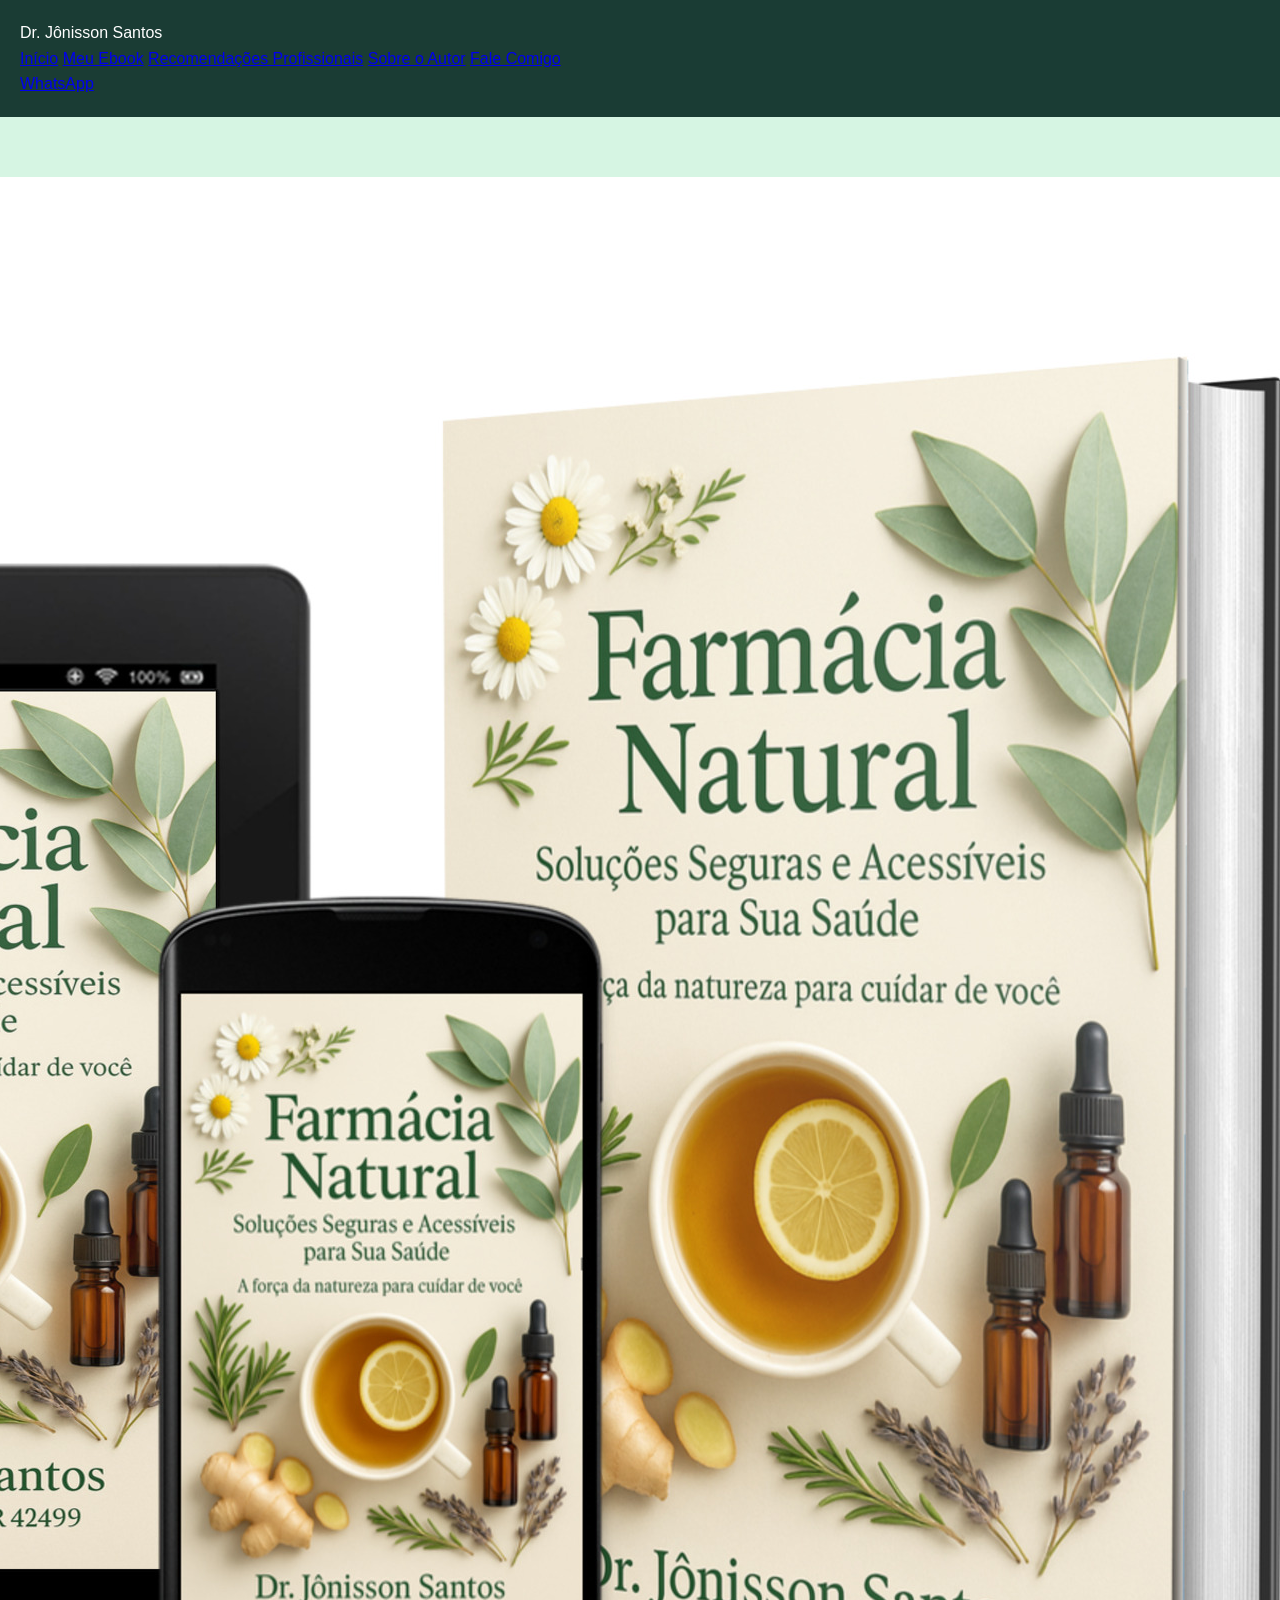
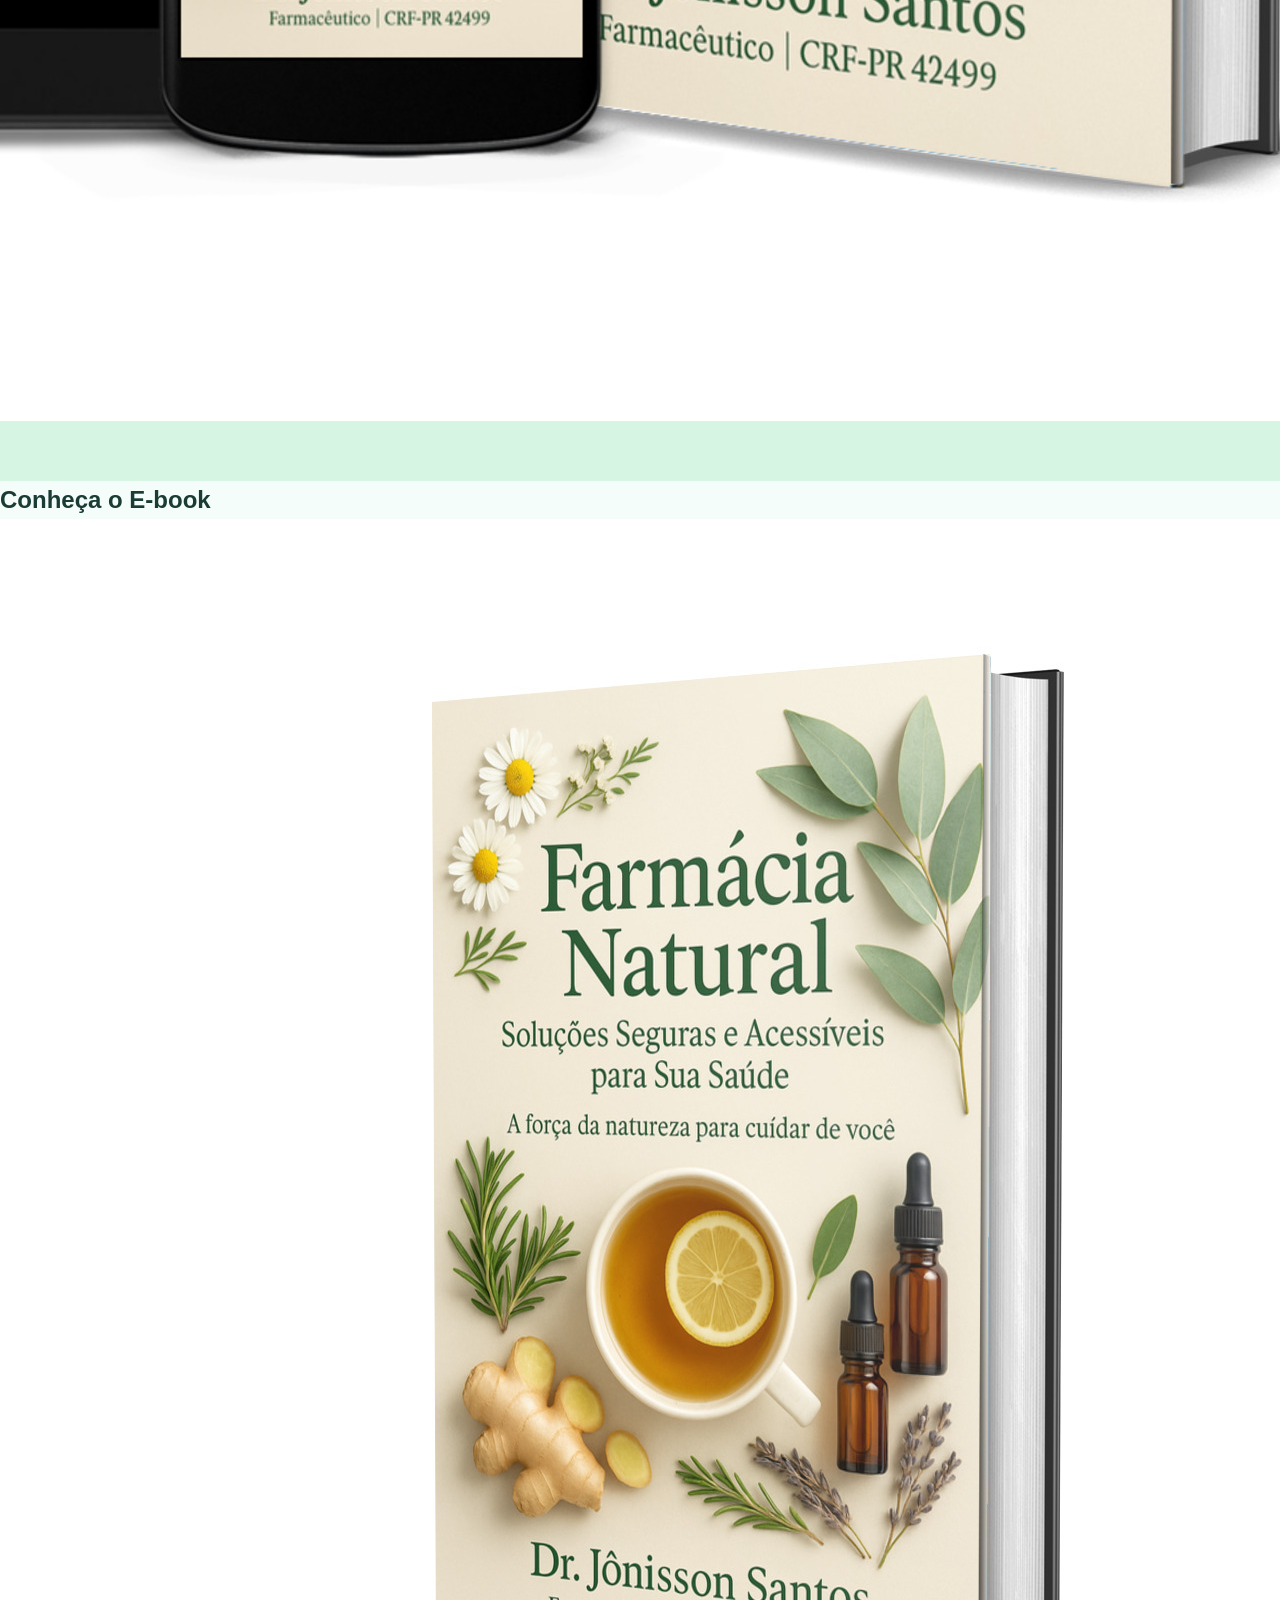
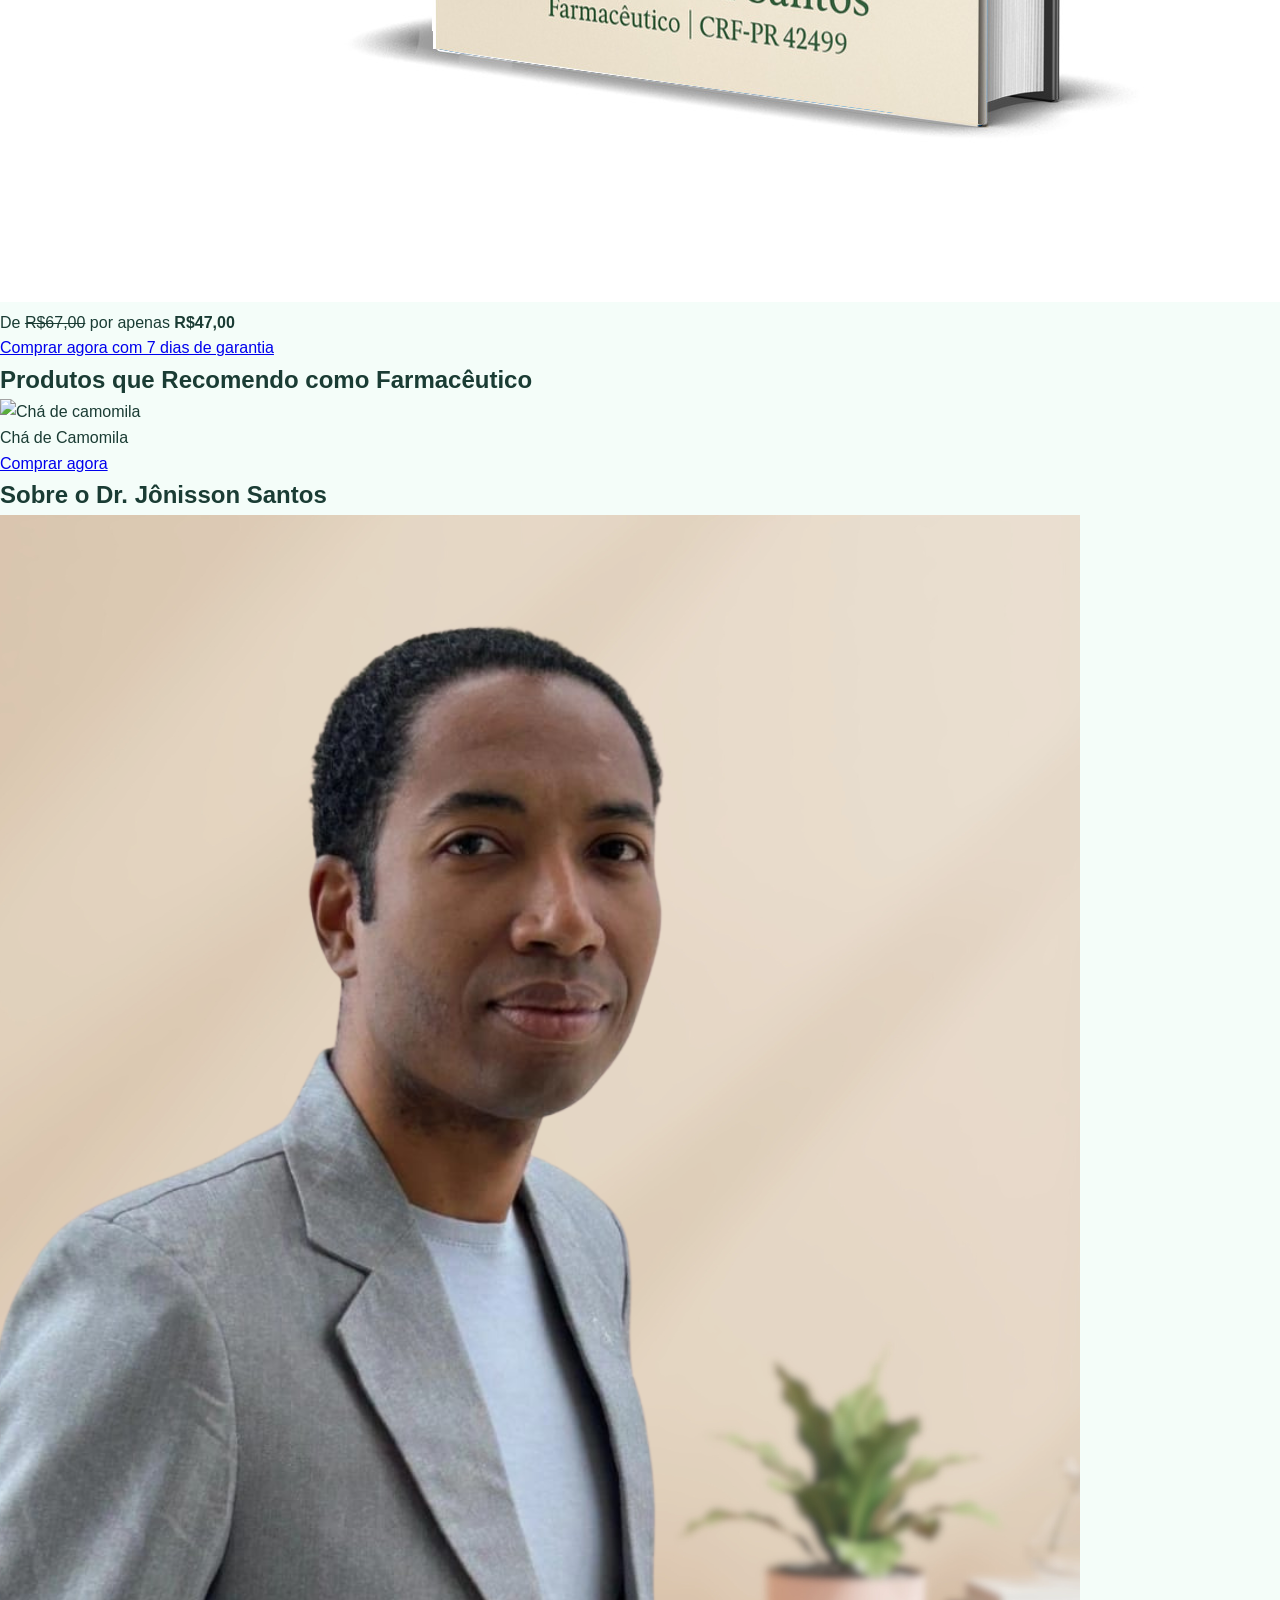
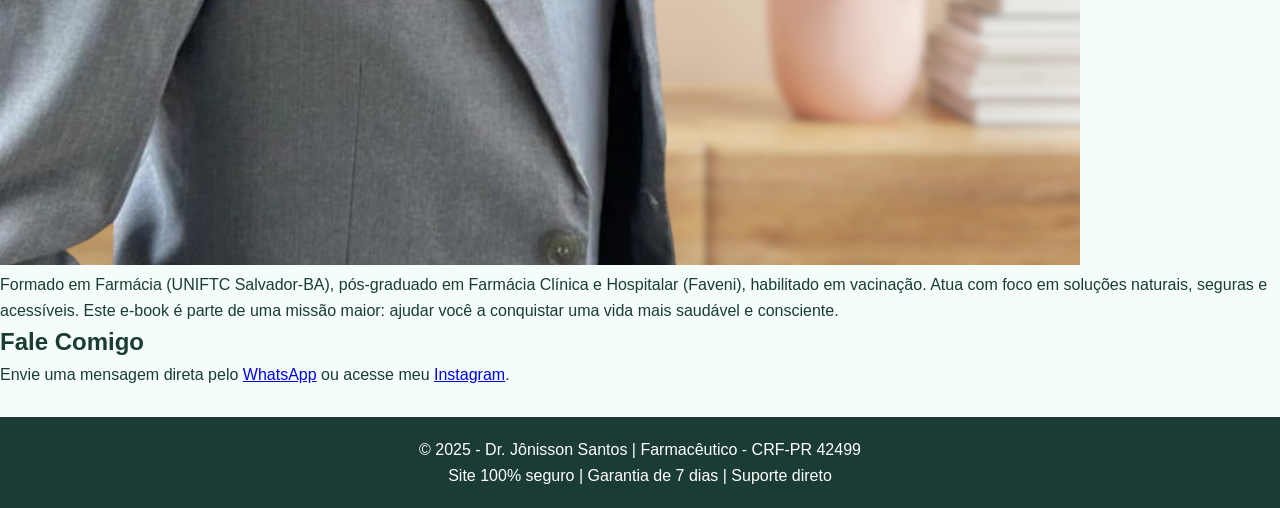
==== index.html @ 79217373 "Update index.html" ====
<!DOCTYPE html>
<html lang="pt-BR">
<head><!-- Dentro da tag <head> -->
<link rel="stylesheet" href="style.css" />

<!-- Antes do fechamento da tag </body> -->
<script src="script.js"></script>

  <meta charset="UTF-8" />
  <meta name="viewport" content="width=device-width, initial-scale=1.0" />
  <title>Farmácia Natural | Dr. Jônisson Santos</title>
  <link rel="stylesheet" href="style.css">
  <script defer src="script.js"></script>
</head>
<body><!-- Dentro da tag <head> -->
<link rel="stylesheet" href="style.css" />

<!-- Antes do fechamento da tag </body> -->
<script src="script.js"></script>

  <!-- Conteúdo do site começa aqui -->

  <header class="header">
    <div class="logo">Dr. Jônisson Santos</div>
    <nav class="menu">
      <a href="#inicio">Início</a>
      <a href="#ebook">Meu Ebook</a>
      <a href="#produtos">Recomendações Profissionais</a>
      <a href="#sobre">Sobre o Autor</a>
      <a href="#contato">Fale Comigo</a>
    </nav>
    <a href="https://wa.me/5571991318546" class="whatsapp-link">WhatsApp</a>
  </header>

  <section id="inicio" class="hero">
    <img src="mockup-triplo.jpg" alt="Mockup do Ebook">
    <h1>Farmácia Natural: Soluções Seguras e Acessíveis para Sua Saúde</h1>
    <p>A forma mais natural de cuidar da sua saúde todos os dias.</p>
    <a href="#ebook" class="cta">Quero cuidar da minha saúde naturalmente</a>
  </section>

  <section id="ebook" class="ebook">
    <h2>Conheça o E-book</h2>
    <img src="capa-ebook.jpg" alt="Capa do Ebook">
    <p>De <s>R$67,00</s> por apenas <strong>R$47,00</strong></p>
    <a href="https://pay.kiwify.com.br/LjBDPKb" class="cta">Comprar agora com 7 dias de garantia</a>
  </section>

  <section id="produtos" class="produtos">
    <h2>Produtos que Recomendo como Farmacêutico</h2>
    <div class="galeria">
      <!-- Exemplo de produto -->
      <div class="produto">
        <img src="https://m.media-amazon.com/images/I/61Ykg2-8VKL._AC_SX679_.jpg" alt="Chá de camomila">
        <p>Chá de Camomila</p>
        <a href="https://a.co/d/cCayXnJ" target="_blank">Comprar agora</a>
      </div>
      <!-- Adicione mais produtos aqui -->
    </div>
  </section>

  <section id="sobre" class="sobre">
    <h2>Sobre o Dr. Jônisson Santos</h2>
    <img src="foto-oficial.jpg" alt="Foto do Dr. Jônisson">
    <p>Formado em Farmácia (UNIFTC Salvador-BA), pós-graduado em Farmácia Clínica e Hospitalar (Faveni), habilitado em vacinação. Atua com foco em soluções naturais, seguras e acessíveis. Este e-book é parte de uma missão maior: ajudar você a conquistar uma vida mais saudável e consciente.</p>
  </section>

  <section id="contato" class="contato">
    <h2>Fale Comigo</h2>
    <p>Envie uma mensagem direta pelo <a href="https://wa.me/5571991318546">WhatsApp</a> ou acesse meu <a href="https://www.instagram.com/dr.jonissonsantos">Instagram</a>.</p>
  </section>

  <footer class="footer">
    <p>&copy; 2025 - Dr. Jônisson Santos | Farmacêutico - CRF-PR 42499</p>
    <p>Site 100% seguro | Garantia de 7 dias | Suporte direto</p>
  </footer>

</body>
</html>
---- style.css ----
* {
  box-sizing: border-box;
  margin: 0;
  padding: 0;
}
body {
  font-family: 'Segoe UI', sans-serif;
  background: #f4fdf9;
  color: #1a3c34;
  line-height: 1.6;
}
.header {
  background: #1a3c34;
  color: white;
  padding: 20px;
  position: sticky;
  top: 0;
  z-index: 1000;
}
.navbar {
  display: flex;
  justify-content: space-between;
  align-items: center;
}
.nav-links {
  display: flex;
  gap: 20px;
}
.nav-links li {
  list-style: none;
}
.nav-links a {
  color: white;
  text-decoration: none;
  font-weight: bold;
}
.hero {
  display: flex;
  flex-direction: column;
  align-items: center;
  padding: 60px 20px;
  background: #d6f5e3;
  text-align: center;
}
.hero-img {
  max-width: 250px;
  margin-bottom: 20px;
}
.hero-text h2 {
  font-size: 2rem;
  margin-bottom: 10px;
}
.hero-text p {
  font-size: 1.1rem;
}
.btn {
  margin-top: 20px;
  padding: 12px 24px;
  background: #1a3c34;
  color: white;
  border: none;
  border-radius: 8px;
  text-decoration: none;
}
.ebook-section, .produtos-section, .sobre-section, .contato-section {
  padding: 40px 20px;
  text-align: center;
}
.ebook-img {
  max-width: 400px;
  margin: 20px 0;
}
.btn-buy, .btn-wpp {
  padding: 10px 20px;
  background: #1a3c34;
  color: white;
  border-radius: 6px;
  text-decoration: none;
  display: inline-block;
  margin-top: 10px;
}
.produtos-section .produto {
  display: inline-block;
  width: 200px;
  margin: 15px;
}
.produtos-section img {
  width: 100%;
  border-radius: 6px;
}
.foto-perfil {
  max-width: 200px;
  border-radius: 100%;
  margin-top: 15px;
}
.footer {
  background: #1a3c34;
  color: white;
  text-align: center;
  padding: 20px;
  margin-top: 30px;
}
@media (min-width: 768px) {
  .hero {
    flex-direction: row;
    justify-content: center;
  }
  .hero-img {
    margin-right: 40px;
  }
}
---- style.css ----
* {
  box-sizing: border-box;
  margin: 0;
  padding: 0;
}
body {
  font-family: 'Segoe UI', sans-serif;
  background: #f4fdf9;
  color: #1a3c34;
  line-height: 1.6;
}
.header {
  background: #1a3c34;
  color: white;
  padding: 20px;
  position: sticky;
  top: 0;
  z-index: 1000;
}
.navbar {
  display: flex;
  justify-content: space-between;
  align-items: center;
}
.nav-links {
  display: flex;
  gap: 20px;
}
.nav-links li {
  list-style: none;
}
.nav-links a {
  color: white;
  text-decoration: none;
  font-weight: bold;
}
.hero {
  display: flex;
  flex-direction: column;
  align-items: center;
  padding: 60px 20px;
  background: #d6f5e3;
  text-align: center;
}
.hero-img {
  max-width: 250px;
  margin-bottom: 20px;
}
.hero-text h2 {
  font-size: 2rem;
  margin-bottom: 10px;
}
.hero-text p {
  font-size: 1.1rem;
}
.btn {
  margin-top: 20px;
  padding: 12px 24px;
  background: #1a3c34;
  color: white;
  border: none;
  border-radius: 8px;
  text-decoration: none;
}
.ebook-section, .produtos-section, .sobre-section, .contato-section {
  padding: 40px 20px;
  text-align: center;
}
.ebook-img {
  max-width: 400px;
  margin: 20px 0;
}
.btn-buy, .btn-wpp {
  padding: 10px 20px;
  background: #1a3c34;
  color: white;
  border-radius: 6px;
  text-decoration: none;
  display: inline-block;
  margin-top: 10px;
}
.produtos-section .produto {
  display: inline-block;
  width: 200px;
  margin: 15px;
}
.produtos-section img {
  width: 100%;
  border-radius: 6px;
}
.foto-perfil {
  max-width: 200px;
  border-radius: 100%;
  margin-top: 15px;
}
.footer {
  background: #1a3c34;
  color: white;
  text-align: center;
  padding: 20px;
  margin-top: 30px;
}
@media (min-width: 768px) {
  .hero {
    flex-direction: row;
    justify-content: center;
  }
  .hero-img {
    margin-right: 40px;
  }
}
---- style.css ----
* {
  box-sizing: border-box;
  margin: 0;
  padding: 0;
}
body {
  font-family: 'Segoe UI', sans-serif;
  background: #f4fdf9;
  color: #1a3c34;
  line-height: 1.6;
}
.header {
  background: #1a3c34;
  color: white;
  padding: 20px;
  position: sticky;
  top: 0;
  z-index: 1000;
}
.navbar {
  display: flex;
  justify-content: space-between;
  align-items: center;
}
.nav-links {
  display: flex;
  gap: 20px;
}
.nav-links li {
  list-style: none;
}
.nav-links a {
  color: white;
  text-decoration: none;
  font-weight: bold;
}
.hero {
  display: flex;
  flex-direction: column;
  align-items: center;
  padding: 60px 20px;
  background: #d6f5e3;
  text-align: center;
}
.hero-img {
  max-width: 250px;
  margin-bottom: 20px;
}
.hero-text h2 {
  font-size: 2rem;
  margin-bottom: 10px;
}
.hero-text p {
  font-size: 1.1rem;
}
.btn {
  margin-top: 20px;
  padding: 12px 24px;
  background: #1a3c34;
  color: white;
  border: none;
  border-radius: 8px;
  text-decoration: none;
}
.ebook-section, .produtos-section, .sobre-section, .contato-section {
  padding: 40px 20px;
  text-align: center;
}
.ebook-img {
  max-width: 400px;
  margin: 20px 0;
}
.btn-buy, .btn-wpp {
  padding: 10px 20px;
  background: #1a3c34;
  color: white;
  border-radius: 6px;
  text-decoration: none;
  display: inline-block;
  margin-top: 10px;
}
.produtos-section .produto {
  display: inline-block;
  width: 200px;
  margin: 15px;
}
.produtos-section img {
  width: 100%;
  border-radius: 6px;
}
.foto-perfil {
  max-width: 200px;
  border-radius: 100%;
  margin-top: 15px;
}
.footer {
  background: #1a3c34;
  color: white;
  text-align: center;
  padding: 20px;
  margin-top: 30px;
}
@media (min-width: 768px) {
  .hero {
    flex-direction: row;
    justify-content: center;
  }
  .hero-img {
    margin-right: 40px;
  }
}
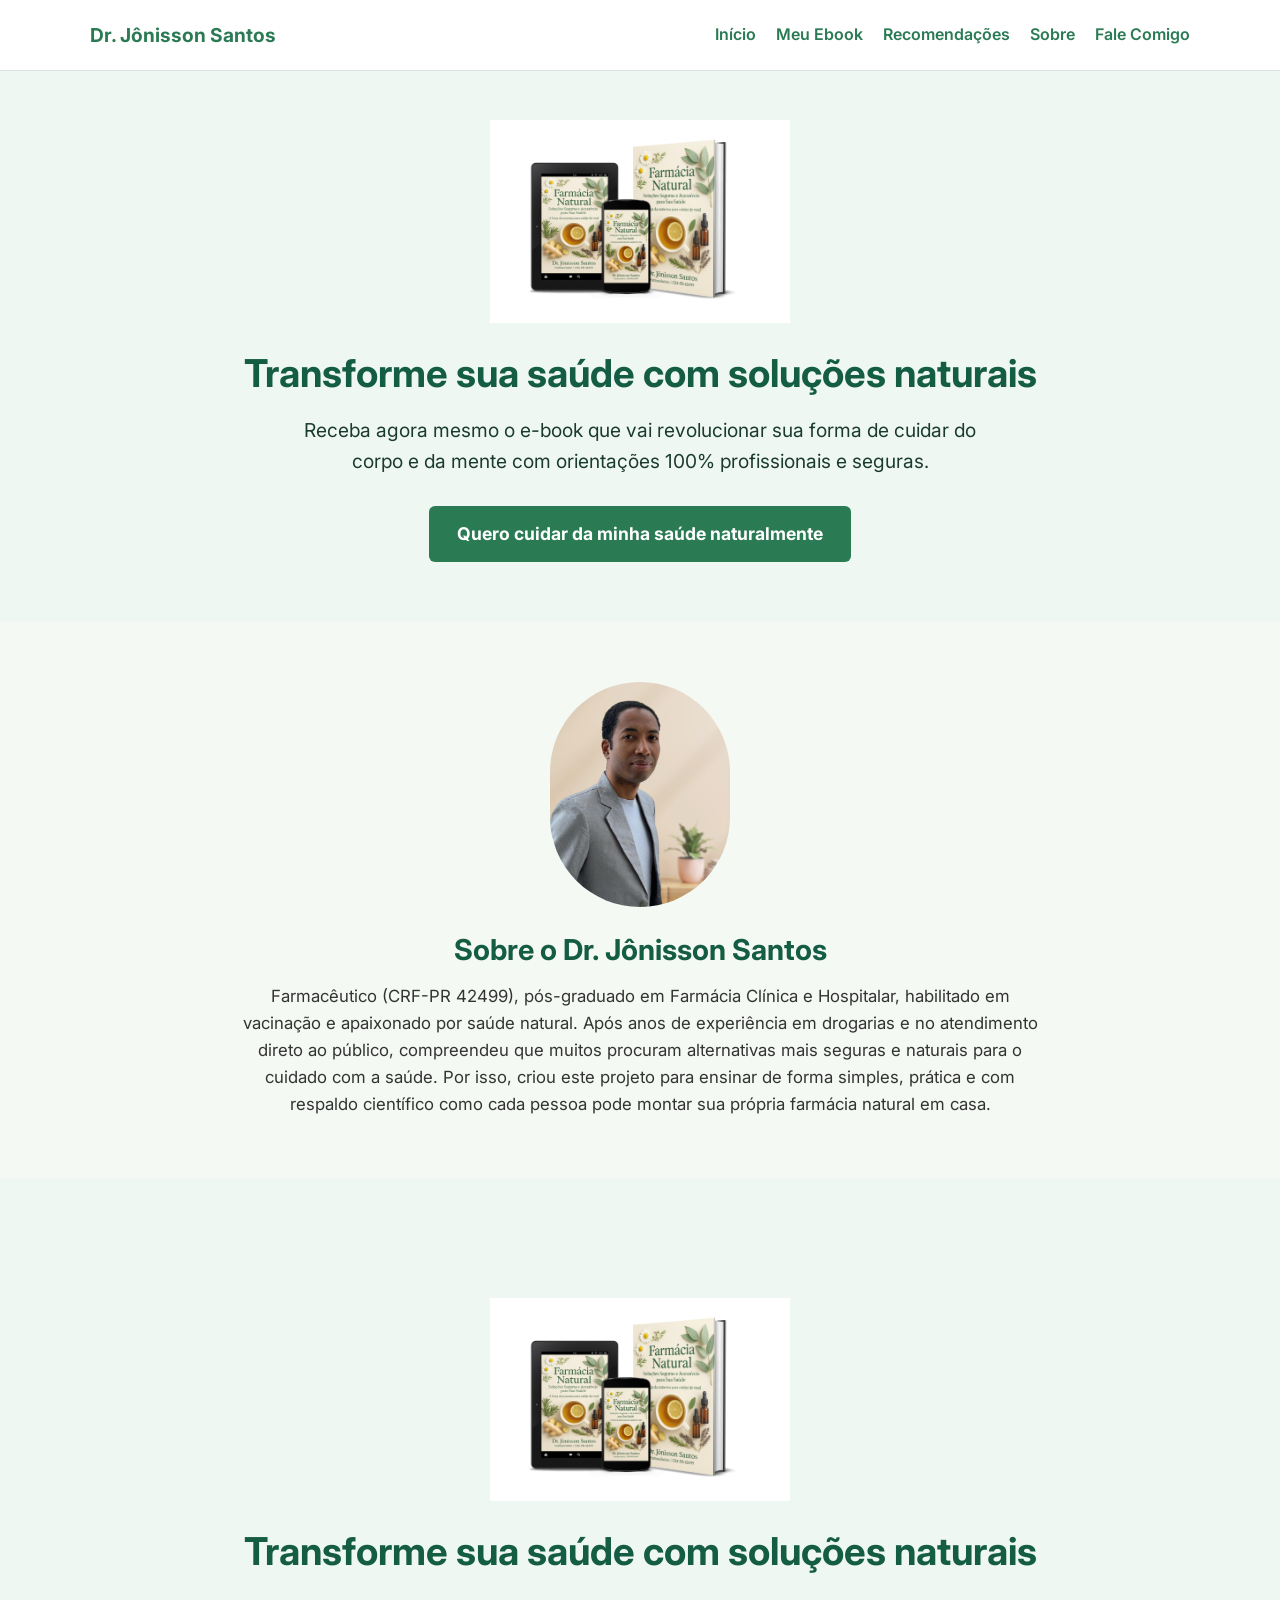
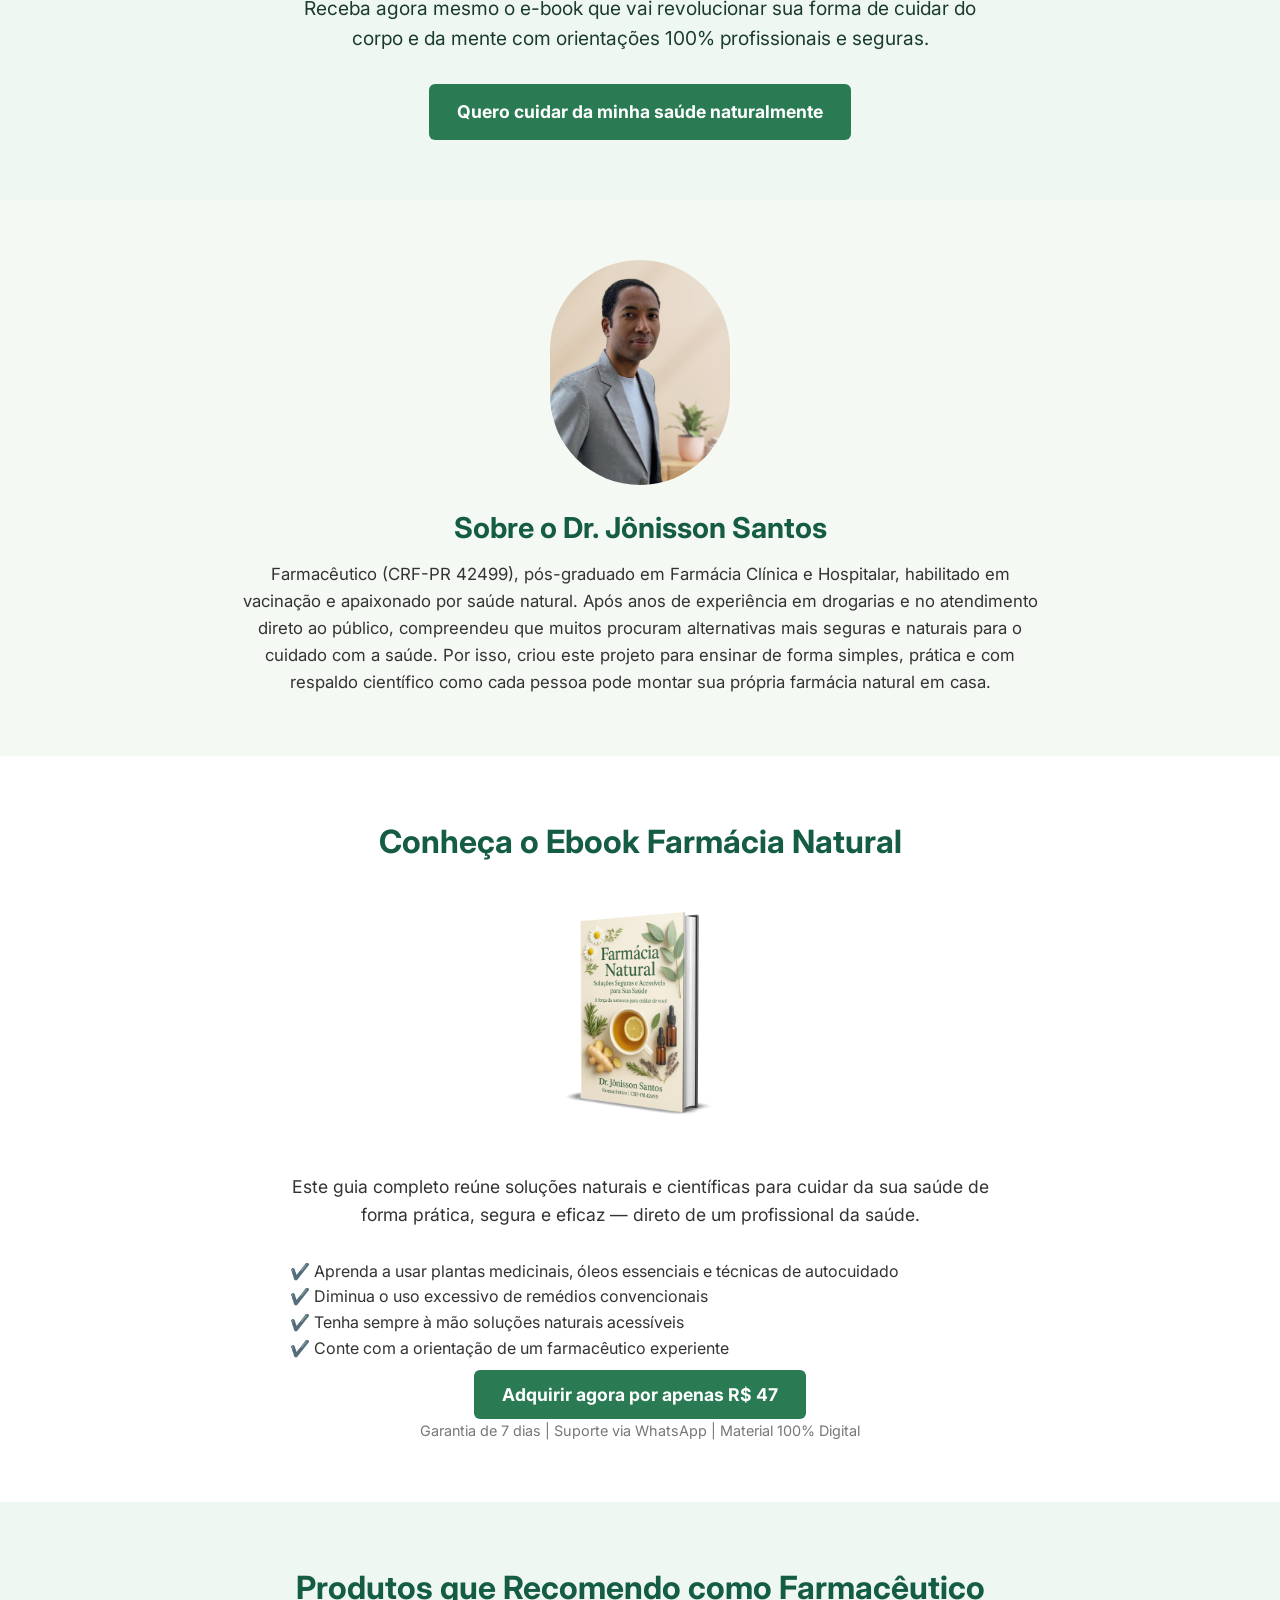
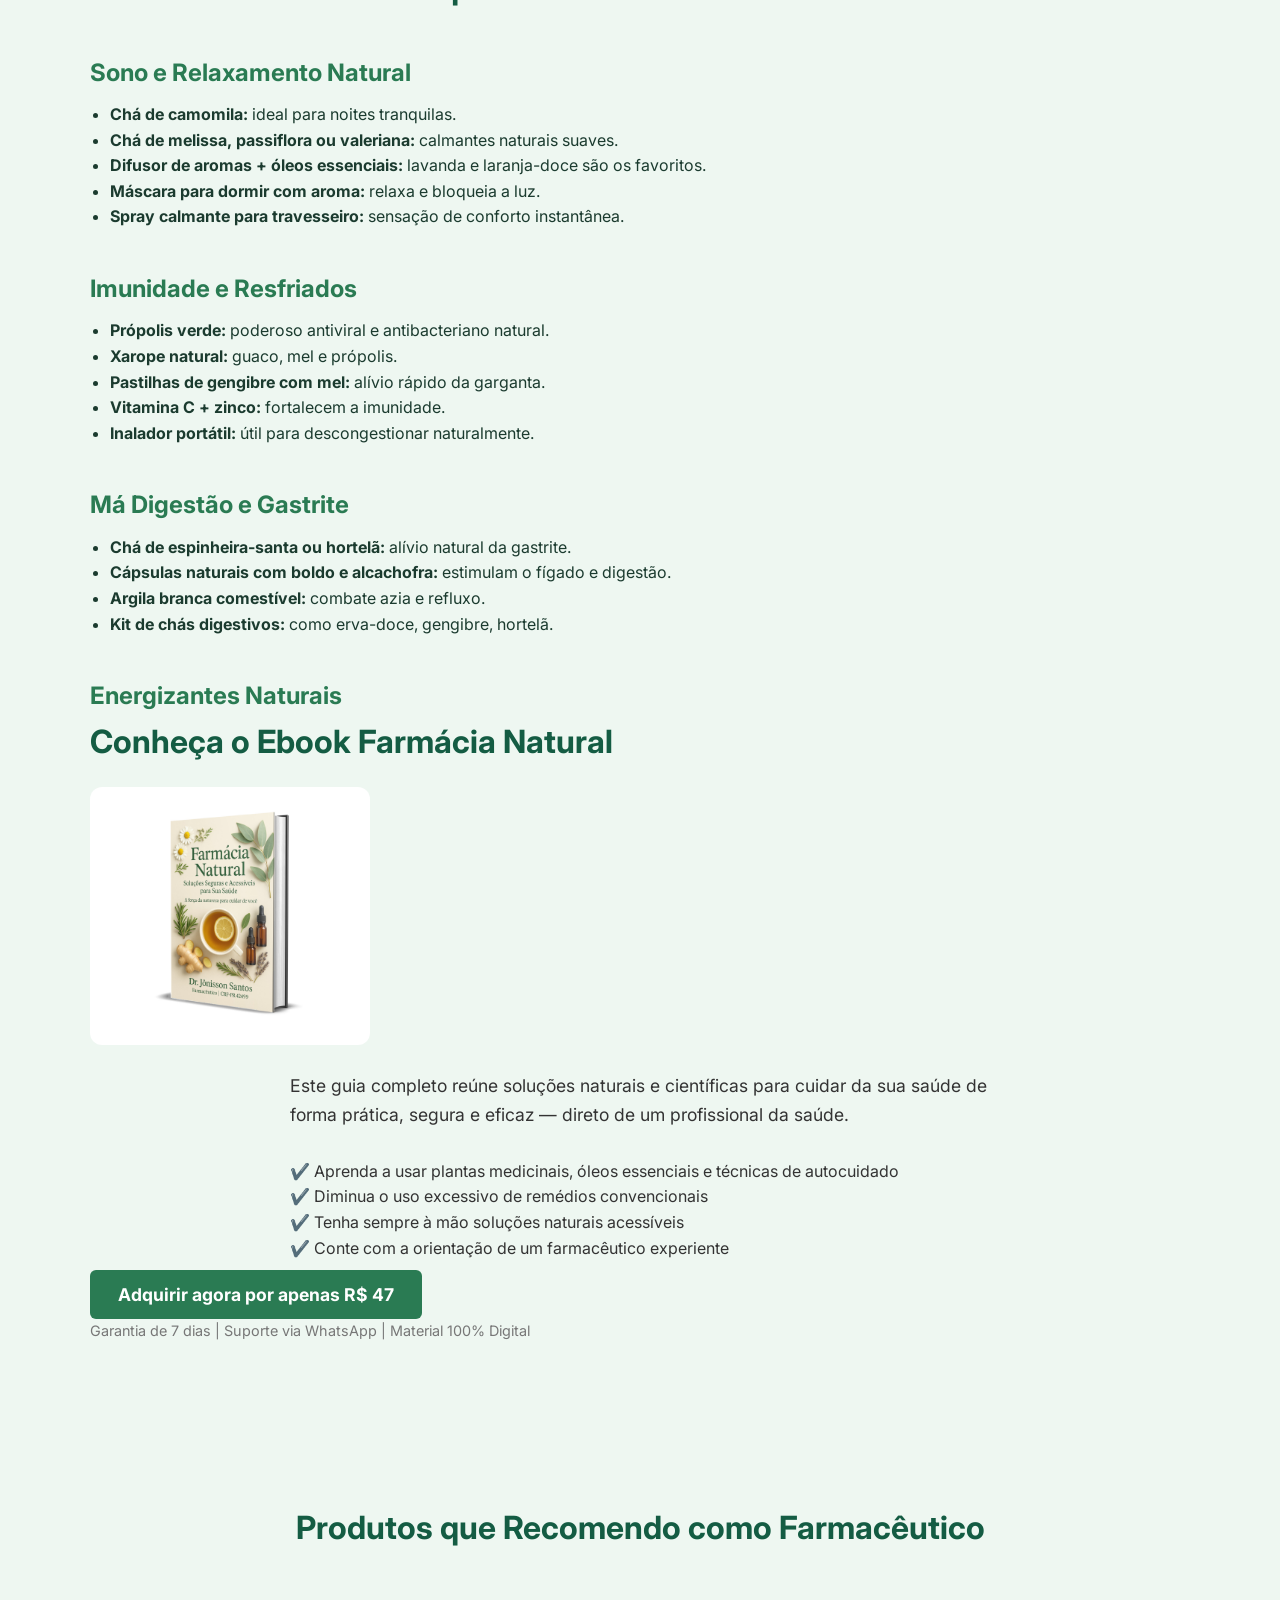
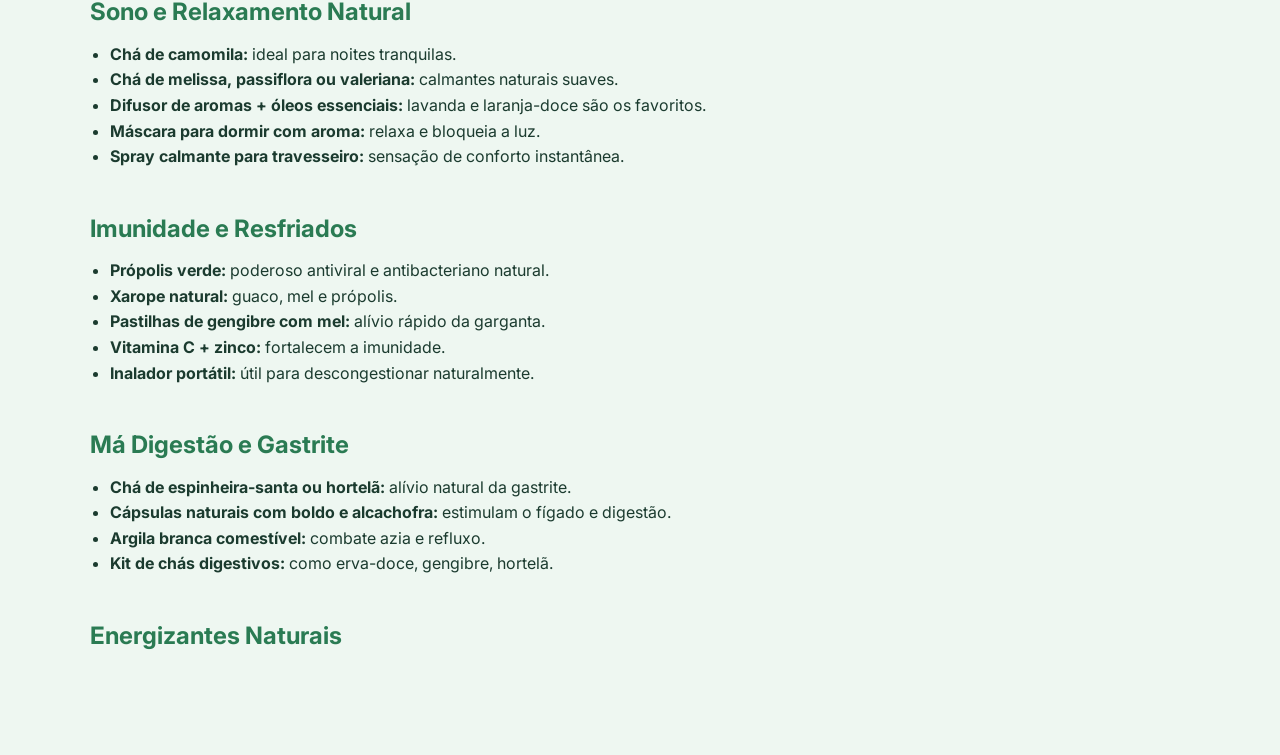
==== commit cd16e05f: "Update index.html" ====
--- a/index.html
+++ b/index.html
@@ -1,79 +1,490 @@
+
 <!DOCTYPE html>
 <html lang="pt-BR">
-<head><!-- Dentro da tag <head> -->
-<link rel="stylesheet" href="style.css" />
-
-<!-- Antes do fechamento da tag </body> -->
-<script src="script.js"></script>
-
+<head>
   <meta charset="UTF-8" />
   <meta name="viewport" content="width=device-width, initial-scale=1.0" />
-  <title>Farmácia Natural | Dr. Jônisson Santos</title>
-  <link rel="stylesheet" href="style.css">
-  <script defer src="script.js"></script>
+  <title>Farmácia Natural - Dr. Jônisson Santos</title>
+  <link href="https://fonts.googleapis.com/css2?family=Inter:wght@400;600;700&display=swap" rel="stylesheet">
+  <style>
+    * {
+      margin: 0;
+      padding: 0;
+      box-sizing: border-box;
+    }
+
+    body {
+      font-family: 'Inter', sans-serif;
+      line-height: 1.6;
+      color: #1b3b2f;
+      background-color: #f5f9f4;
+    }
+
+    a {
+      text-decoration: none;
+      color: inherit;
+    }
+
+    header {
+      background-color: #ffffff;
+      border-bottom: 1px solid #e0e0e0;
+      position: fixed;
+      width: 100%;
+      top: 0;
+      z-index: 999;
+    }
+
+    .container {
+      max-width: 1140px;
+      margin: 0 auto;
+      padding: 0 20px;
+    }
+
+    .header-inner {
+      display: flex;
+      justify-content: space-between;
+      align-items: center;
+      height: 70px;
+    }
+
+    .logo {
+      font-weight: 700;
+      font-size: 1.2em;
+      color: #2a7b53;
+    }
+
+    nav ul {
+      list-style: none;
+      display: flex;
+      gap: 20px;
+    }
+
+    nav ul li a {
+      color: #2a7b53;
+      font-weight: 600;
+    }
+
+    .hero {
+      background-color: #eef7f1;
+      padding: 120px 20px 60px;
+      display: flex;
+      flex-direction: column;
+      align-items: center;
+      text-align: center;
+    }
+
+    .hero img {
+      max-width: 300px;
+      margin-bottom: 20px;
+    }
+
+    .hero h1 {
+      font-size: 2.4em;
+      color: #145c43;
+      margin-bottom: 10px;
+    }
+
+    .hero p {
+      font-size: 1.2em;
+      max-width: 700px;
+      margin-bottom: 20px;
+    }
+
+    .cta-button {
+      background-color: #2a7b53;
+      color: white;
+      padding: 14px 28px;
+      border-radius: 6px;
+      font-size: 1.1em;
+      font-weight: bold;
+      margin-top: 10px;
+    }
+
+    .section {
+      padding: 60px 20px;
+    }
+
+    .about {
+      display: flex;
+      flex-direction: column;
+      align-items: center;
+      text-align: center;
+    }
+
+    .about img {
+      max-width: 180px;
+      border-radius: 100px;
+      margin-bottom: 20px;
+    }
+
+    .about h2 {
+      font-size: 1.8em;
+      color: #145c43;
+      margin-bottom: 10px;
+    }
+
+    .about p {
+      max-width: 800px;
+      font-size: 1.05em;
+      color: #333;
+    }
+
+    @media (max-width: 768px) {
+      .header-inner {
+        flex-direction: column;
+        height: auto;
+        padding: 10px 0;
+      }
+
+      nav ul {
+        flex-direction: column;
+        gap: 10px;
+        margin-top: 10px;
+      }
+
+      .hero {
+        padding: 100px 20px 40px;
+      }
+    }
+  </style>
 </head>
-<body><!-- Dentro da tag <head> -->
-<link rel="stylesheet" href="style.css" />
-
-<!-- Antes do fechamento da tag </body> -->
-<script src="script.js"></script>
-
-  <!-- Conteúdo do site começa aqui -->
-
-  <header class="header">
-    <div class="logo">Dr. Jônisson Santos</div>
-    <nav class="menu">
-      <a href="#inicio">Início</a>
-      <a href="#ebook">Meu Ebook</a>
-      <a href="#produtos">Recomendações Profissionais</a>
-      <a href="#sobre">Sobre o Autor</a>
-      <a href="#contato">Fale Comigo</a>
-    </nav>
-    <a href="https://wa.me/5571991318546" class="whatsapp-link">WhatsApp</a>
+<body>
+
+  <!-- HEADER -->
+  <header>
+    <div class="container header-inner">
+      <div class="logo">Dr. Jônisson Santos</div>
+      <nav>
+        <ul>
+          <li><a href="#inicio">Início</a></li>
+          <li><a href="#ebook">Meu Ebook</a></li>
+          <li><a href="#produtos">Recomendações</a></li>
+          <li><a href="#sobre">Sobre</a></li>
+          <li><a href="#contato">Fale Comigo</a></li>
+        </ul>
+      </nav>
+    </div>
   </header>
 
-  <section id="inicio" class="hero">
+  <!-- HERO -->
+  <section class="hero" id="inicio">
     <img src="mockup-triplo.jpg" alt="Mockup do Ebook">
-    <h1>Farmácia Natural: Soluções Seguras e Acessíveis para Sua Saúde</h1>
-    <p>A forma mais natural de cuidar da sua saúde todos os dias.</p>
-    <a href="#ebook" class="cta">Quero cuidar da minha saúde naturalmente</a>
-  </section>
-
-  <section id="ebook" class="ebook">
-    <h2>Conheça o E-book</h2>
-    <img src="capa-ebook.jpg" alt="Capa do Ebook">
-    <p>De <s>R$67,00</s> por apenas <strong>R$47,00</strong></p>
-    <a href="https://pay.kiwify.com.br/LjBDPKb" class="cta">Comprar agora com 7 dias de garantia</a>
-  </section>
-
-  <section id="produtos" class="produtos">
-    <h2>Produtos que Recomendo como Farmacêutico</h2>
-    <div class="galeria">
-      <!-- Exemplo de produto -->
-      <div class="produto">
-        <img src="https://m.media-amazon.com/images/I/61Ykg2-8VKL._AC_SX679_.jpg" alt="Chá de camomila">
-        <p>Chá de Camomila</p>
-        <a href="https://a.co/d/cCayXnJ" target="_blank">Comprar agora</a>
-      </div>
-      <!-- Adicione mais produtos aqui -->
+    <h1>Transforme sua saúde com soluções naturais</h1>
+    <p>Receba agora mesmo o e-book que vai revolucionar sua forma de cuidar do corpo e da mente com orientações 100% profissionais e seguras.</p>
+    <a href="https://pay.kiwify.com.br/LjBDPKb" class="cta-button">Quero cuidar da minha saúde naturalmente</a>
+  </section>
+
+  <!-- SOBRE O AUTOR -->
+  <section class="section about" id="sobre">
+    <img src="foto-oficial.jpg" alt="Foto do Dr. Jônisson Santos">
+    <h2>Sobre o Dr. Jônisson Santos</h2>
+    <p>
+      Farmacêutico (CRF-PR 42499), pós-graduado em Farmácia Clínica e Hospitalar, habilitado em vacinação e apaixonado por saúde natural. 
+      Após anos de experiência em drogarias e no atendimento direto ao público, compreendeu que muitos procuram alternativas mais seguras e naturais para o cuidado com a saúde. 
+      Por isso, criou este projeto para ensinar de forma simples, prática e com respaldo científico como cada pessoa pode montar sua própria farmácia natural em casa.
+    </p>
+  </section>
+<!DOCTYPE html>
+<html lang="pt-BR">
+<head>
+  <meta charset="UTF-8" />
+  <meta name="viewport" content="width=device-width, initial-scale=1.0" />
+  <title>Farmácia Natural - Dr. Jônisson Santos</title>
+  <link href="https://fonts.googleapis.com/css2?family=Inter:wght@400;600;700&display=swap" rel="stylesheet">
+  <style>
+    * {
+      margin: 0;
+      padding: 0;
+      box-sizing: border-box;
+    }
+
+    body {
+      font-family: 'Inter', sans-serif;
+      line-height: 1.6;
+      color: #1b3b2f;
+      background-color: #f5f9f4;
+    }
+
+    a {
+      text-decoration: none;
+      color: inherit;
+    }
+
+    header {
+      background-color: #ffffff;
+      border-bottom: 1px solid #e0e0e0;
+      position: fixed;
+      width: 100%;
+      top: 0;
+      z-index: 999;
+    }
+
+    .container {
+      max-width: 1140px;
+      margin: 0 auto;
+      padding: 0 20px;
+    }
+
+    .header-inner {
+      display: flex;
+      justify-content: space-between;
+      align-items: center;
+      height: 70px;
+    }
+
+    .logo {
+      font-weight: 700;
+      font-size: 1.2em;
+      color: #2a7b53;
+    }
+
+    nav ul {
+      list-style: none;
+      display: flex;
+      gap: 20px;
+    }
+
+    nav ul li a {
+      color: #2a7b53;
+      font-weight: 600;
+    }
+
+    .hero {
+      background-color: #eef7f1;
+      padding: 120px 20px 60px;
+      display: flex;
+      flex-direction: column;
+      align-items: center;
+      text-align: center;
+    }
+
+    .hero img {
+      max-width: 300px;
+      margin-bottom: 20px;
+    }
+
+    .hero h1 {
+      font-size: 2.4em;
+      color: #145c43;
+      margin-bottom: 10px;
+    }
+
+    .hero p {
+      font-size: 1.2em;
+      max-width: 700px;
+      margin-bottom: 20px;
+    }
+
+    .cta-button {
+      background-color: #2a7b53;
+      color: white;
+      padding: 14px 28px;
+      border-radius: 6px;
+      font-size: 1.1em;
+      font-weight: bold;
+      margin-top: 10px;
+    }
+
+    .section {
+      padding: 60px 20px;
+    }
+
+    .about {
+      display: flex;
+      flex-direction: column;
+      align-items: center;
+      text-align: center;
+    }
+
+    .about img {
+      max-width: 180px;
+      border-radius: 100px;
+      margin-bottom: 20px;
+    }
+
+    .about h2 {
+      font-size: 1.8em;
+      color: #145c43;
+      margin-bottom: 10px;
+    }
+
+    .about p {
+      max-width: 800px;
+      font-size: 1.05em;
+      color: #333;
+    }
+
+    @media (max-width: 768px) {
+      .header-inner {
+        flex-direction: column;
+        height: auto;
+        padding: 10px 0;
+      }
+
+      nav ul {
+        flex-direction: column;
+        gap: 10px;
+        margin-top: 10px;
+      }
+
+      .hero {
+        padding: 100px 20px 40px;
+      }
+    }
+  </style>
+</head>
+<body>
+
+  <!-- HEADER -->
+  <header>
+    <div class="container header-inner">
+      <div class="logo">Dr. Jônisson Santos</div>
+      <nav>
+        <ul>
+          <li><a href="#inicio">Início</a></li>
+          <li><a href="#ebook">Meu Ebook</a></li>
+          <li><a href="#produtos">Recomendações</a></li>
+          <li><a href="#sobre">Sobre</a></li>
+          <li><a href="#contato">Fale Comigo</a></li>
+        </ul>
+      </nav>
     </div>
-  </section>
-
-  <section id="sobre" class="sobre">
+  </header>
+
+  <!-- HERO -->
+  <section class="hero" id="inicio">
+    <img src="mockup-triplo.jpg" alt="Mockup do Ebook">
+    <h1>Transforme sua saúde com soluções naturais</h1>
+    <p>Receba agora mesmo o e-book que vai revolucionar sua forma de cuidar do corpo e da mente com orientações 100% profissionais e seguras.</p>
+    <a href="https://pay.kiwify.com.br/LjBDPKb" class="cta-button">Quero cuidar da minha saúde naturalmente</a>
+  </section>
+
+  <!-- SOBRE O AUTOR -->
+  <section class="section about" id="sobre">
+    <img src="foto-oficial.jpg" alt="Foto do Dr. Jônisson Santos">
     <h2>Sobre o Dr. Jônisson Santos</h2>
-    <img src="foto-oficial.jpg" alt="Foto do Dr. Jônisson">
-    <p>Formado em Farmácia (UNIFTC Salvador-BA), pós-graduado em Farmácia Clínica e Hospitalar (Faveni), habilitado em vacinação. Atua com foco em soluções naturais, seguras e acessíveis. Este e-book é parte de uma missão maior: ajudar você a conquistar uma vida mais saudável e consciente.</p>
-  </section>
-
-  <section id="contato" class="contato">
-    <h2>Fale Comigo</h2>
-    <p>Envie uma mensagem direta pelo <a href="https://wa.me/5571991318546">WhatsApp</a> ou acesse meu <a href="https://www.instagram.com/dr.jonissonsantos">Instagram</a>.</p>
-  </section>
-
-  <footer class="footer">
-    <p>&copy; 2025 - Dr. Jônisson Santos | Farmacêutico - CRF-PR 42499</p>
-    <p>Site 100% seguro | Garantia de 7 dias | Suporte direto</p>
-  </footer>
-
-</body>
-</html>
+    <p>
+      Farmacêutico (CRF-PR 42499), pós-graduado em Farmácia Clínica e Hospitalar, habilitado em vacinação e apaixonado por saúde natural. 
+      Após anos de experiência em drogarias e no atendimento direto ao público, compreendeu que muitos procuram alternativas mais seguras e naturais para o cuidado com a saúde. 
+      Por isso, criou este projeto para ensinar de forma simples, prática e com respaldo científico como cada pessoa pode montar sua própria farmácia natural em casa.
+    </p>
+  </section>
+  <!-- EBOOK -->
+  <section class="section" id="ebook" style="background-color: #ffffff; text-align: center;">
+    <h2 style="font-size: 2em; color: #145c43; margin-bottom: 20px;">Conheça o Ebook Farmácia Natural</h2>
+    <img src="capa-ebook.jpg" alt="Capa do Ebook" style="max-width: 280px; border-radius: 12px; margin-bottom: 20px;">
+    <p style="max-width: 700px; margin: auto; font-size: 1.1em; color: #333;">Este guia completo reúne soluções naturais e científicas para cuidar da sua saúde de forma prática, segura e eficaz — direto de um profissional da saúde.</p>
+    <ul style="list-style: none; margin: 30px auto 20px; padding: 0; max-width: 700px; text-align: left; font-size: 1em; color: #333;">
+      <li>✔️ Aprenda a usar plantas medicinais, óleos essenciais e técnicas de autocuidado</li>
+      <li>✔️ Diminua o uso excessivo de remédios convencionais</li>
+      <li>✔️ Tenha sempre à mão soluções naturais acessíveis</li>
+      <li>✔️ Conte com a orientação de um farmacêutico experiente</li>
+    </ul>
+    <a href="https://pay.kiwify.com.br/LjBDPKb" class="cta-button" style="margin-top: 20px;">Adquirir agora por apenas R$ 47</a>
+    <p style="font-size: 0.9em; color: #777; margin-top: 10px;">Garantia de 7 dias | Suporte via WhatsApp | Material 100% Digital</p>
+  </section>
+
+  <!-- PRODUTOS RECOMENDADOS -->
+  <section class="section" id="produtos" style="background-color: #eef7f1;">
+    <div class="container">
+      <h2 style="text-align: center; font-size: 2em; color: #145c43; margin-bottom: 40px;">Produtos que Recomendo como Farmacêutico</h2>
+
+      <!-- Categoria: Sono e Relaxamento -->
+      <div style="margin-bottom: 40px;">
+        <h3 style="color: #2a7b53; font-size: 1.5em;">Sono e Relaxamento Natural</h3>
+        <ul style="margin-top: 10px; margin-left: 20px;">
+          <li><strong>Chá de camomila:</strong> ideal para noites tranquilas.</li>
+          <li><strong>Chá de melissa, passiflora ou valeriana:</strong> calmantes naturais suaves.</li>
+          <li><strong>Difusor de aromas + óleos essenciais:</strong> lavanda e laranja-doce são os favoritos.</li>
+          <li><strong>Máscara para dormir com aroma:</strong> relaxa e bloqueia a luz.</li>
+          <li><strong>Spray calmante para travesseiro:</strong> sensação de conforto instantânea.</li>
+        </ul>
+      </div>
+
+      <!-- Categoria: Imunidade -->
+      <div style="margin-bottom: 40px;">
+        <h3 style="color: #2a7b53; font-size: 1.5em;">Imunidade e Resfriados</h3>
+        <ul style="margin-top: 10px; margin-left: 20px;">
+          <li><strong>Própolis verde:</strong> poderoso antiviral e antibacteriano natural.</li>
+          <li><strong>Xarope natural:</strong> guaco, mel e própolis.</li>
+          <li><strong>Pastilhas de gengibre com mel:</strong> alívio rápido da garganta.</li>
+          <li><strong>Vitamina C + zinco:</strong> fortalecem a imunidade.</li>
+          <li><strong>Inalador portátil:</strong> útil para descongestionar naturalmente.</li>
+        </ul>
+      </div>
+
+      <!-- Categoria: Digestão -->
+      <div style="margin-bottom: 40px;">
+        <h3 style="color: #2a7b53; font-size: 1.5em;">Má Digestão e Gastrite</h3>
+        <ul style="margin-top: 10px; margin-left: 20px;">
+          <li><strong>Chá de espinheira-santa ou hortelã:</strong> alívio natural da gastrite.</li>
+          <li><strong>Cápsulas naturais com boldo e alcachofra:</strong> estimulam o fígado e digestão.</li>
+          <li><strong>Argila branca comestível:</strong> combate azia e refluxo.</li>
+          <li><strong>Kit de chás digestivos:</strong> como erva-doce, gengibre, hortelã.</li>
+        </ul>
+      </div>
+
+      <!-- Categoria: Energia Natural -->
+      <div style="margin-bottom: 40px;">
+        <h3 style="color: #2a7b53; font-size: 1.5em;">Energizantes Naturais</h3>
+        <ul style="marg
+  <!-- EBOOK -->
+  <section class="section" id="ebook" style="background-color: #ffffff; text-align: center;">
+    <h2 style="font-size: 2em; color: #145c43; margin-bottom: 20px;">Conheça o Ebook Farmácia Natural</h2>
+    <img src="capa-ebook.jpg" alt="Capa do Ebook" style="max-width: 280px; border-radius: 12px; margin-bottom: 20px;">
+    <p style="max-width: 700px; margin: auto; font-size: 1.1em; color: #333;">Este guia completo reúne soluções naturais e científicas para cuidar da sua saúde de forma prática, segura e eficaz — direto de um profissional da saúde.</p>
+    <ul style="list-style: none; margin: 30px auto 20px; padding: 0; max-width: 700px; text-align: left; font-size: 1em; color: #333;">
+      <li>✔️ Aprenda a usar plantas medicinais, óleos essenciais e técnicas de autocuidado</li>
+      <li>✔️ Diminua o uso excessivo de remédios convencionais</li>
+      <li>✔️ Tenha sempre à mão soluções naturais acessíveis</li>
+      <li>✔️ Conte com a orientação de um farmacêutico experiente</li>
+    </ul>
+    <a href="https://pay.kiwify.com.br/LjBDPKb" class="cta-button" style="margin-top: 20px;">Adquirir agora por apenas R$ 47</a>
+    <p style="font-size: 0.9em; color: #777; margin-top: 10px;">Garantia de 7 dias | Suporte via WhatsApp | Material 100% Digital</p>
+  </section>
+
+  <!-- PRODUTOS RECOMENDADOS -->
+  <section class="section" id="produtos" style="background-color: #eef7f1;">
+    <div class="container">
+      <h2 style="text-align: center; font-size: 2em; color: #145c43; margin-bottom: 40px;">Produtos que Recomendo como Farmacêutico</h2>
+
+      <!-- Categoria: Sono e Relaxamento -->
+      <div style="margin-bottom: 40px;">
+        <h3 style="color: #2a7b53; font-size: 1.5em;">Sono e Relaxamento Natural</h3>
+        <ul style="margin-top: 10px; margin-left: 20px;">
+          <li><strong>Chá de camomila:</strong> ideal para noites tranquilas.</li>
+          <li><strong>Chá de melissa, passiflora ou valeriana:</strong> calmantes naturais suaves.</li>
+          <li><strong>Difusor de aromas + óleos essenciais:</strong> lavanda e laranja-doce são os favoritos.</li>
+          <li><strong>Máscara para dormir com aroma:</strong> relaxa e bloqueia a luz.</li>
+          <li><strong>Spray calmante para travesseiro:</strong> sensação de conforto instantânea.</li>
+        </ul>
+      </div>
+
+      <!-- Categoria: Imunidade -->
+      <div style="margin-bottom: 40px;">
+        <h3 style="color: #2a7b53; font-size: 1.5em;">Imunidade e Resfriados</h3>
+        <ul style="margin-top: 10px; margin-left: 20px;">
+          <li><strong>Própolis verde:</strong> poderoso antiviral e antibacteriano natural.</li>
+          <li><strong>Xarope natural:</strong> guaco, mel e própolis.</li>
+          <li><strong>Pastilhas de gengibre com mel:</strong> alívio rápido da garganta.</li>
+          <li><strong>Vitamina C + zinco:</strong> fortalecem a imunidade.</li>
+          <li><strong>Inalador portátil:</strong> útil para descongestionar naturalmente.</li>
+        </ul>
+      </div>
+
+      <!-- Categoria: Digestão -->
+      <div style="margin-bottom: 40px;">
+        <h3 style="color: #2a7b53; font-size: 1.5em;">Má Digestão e Gastrite</h3>
+        <ul style="margin-top: 10px; margin-left: 20px;">
+          <li><strong>Chá de espinheira-santa ou hortelã:</strong> alívio natural da gastrite.</li>
+          <li><strong>Cápsulas naturais com boldo e alcachofra:</strong> estimulam o fígado e digestão.</li>
+          <li><strong>Argila branca comestível:</strong> combate azia e refluxo.</li>
+          <li><strong>Kit de chás digestivos:</strong> como erva-doce, gengibre, hortelã.</li>
+        </ul>
+      </div>
+
+      <!-- Categoria: Energia Natural -->
+      <div style="margin-bottom: 40px;">
+        <h3 style="color: #2a7b53; font-size: 1.5em;">Energizantes Naturais</h3>
+        <ul style="marg
+
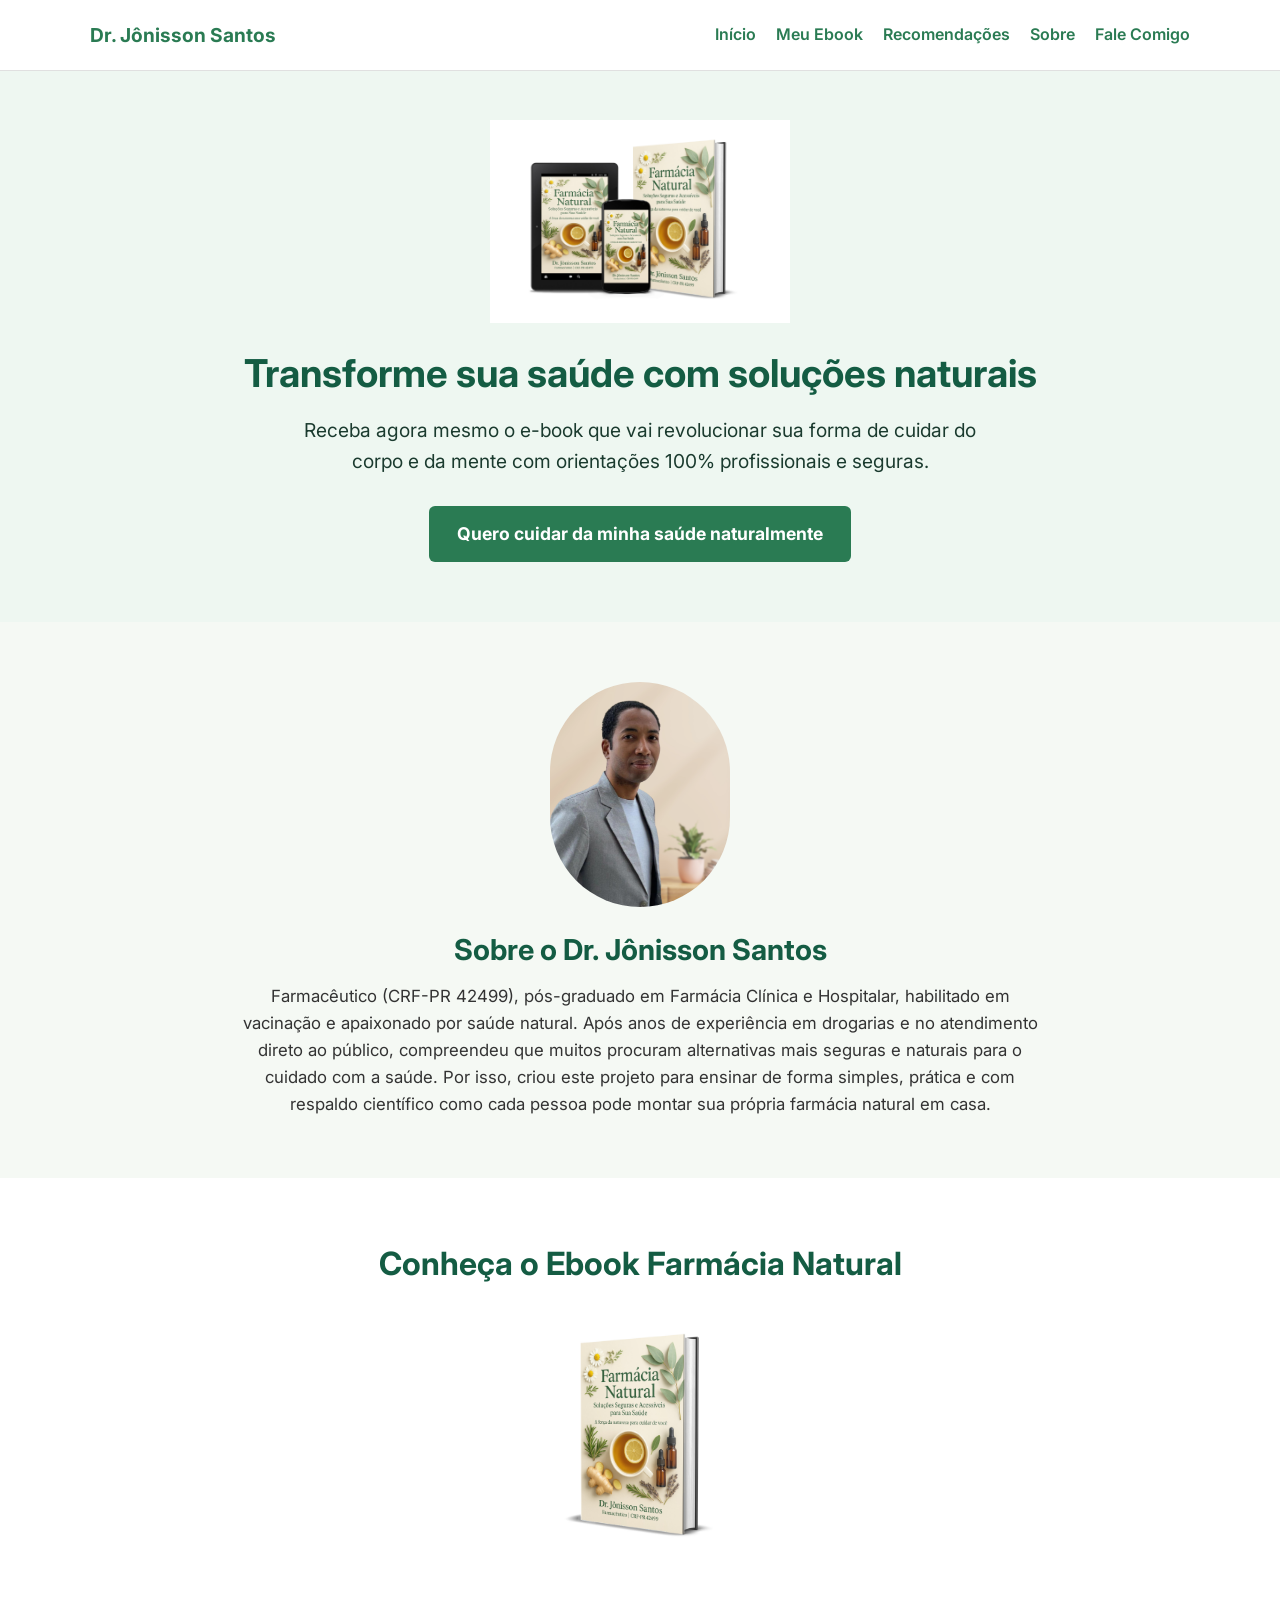
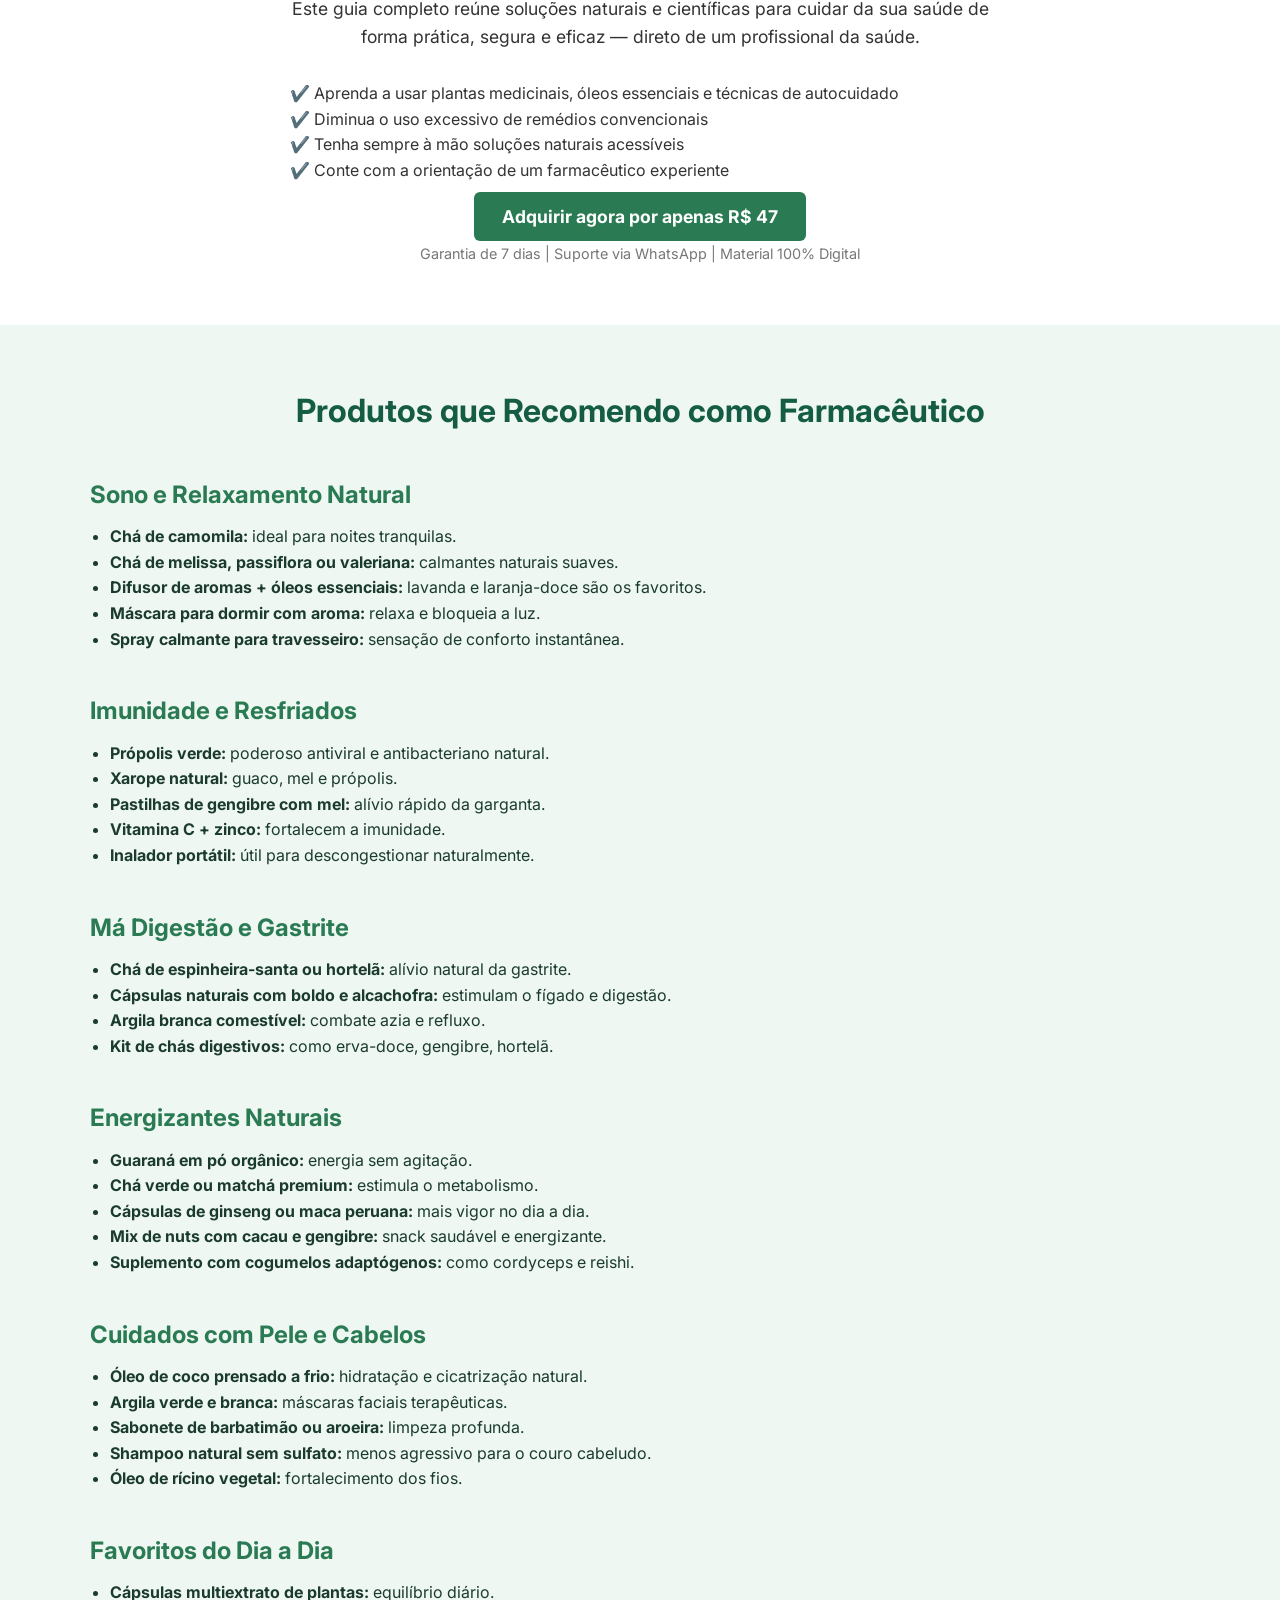
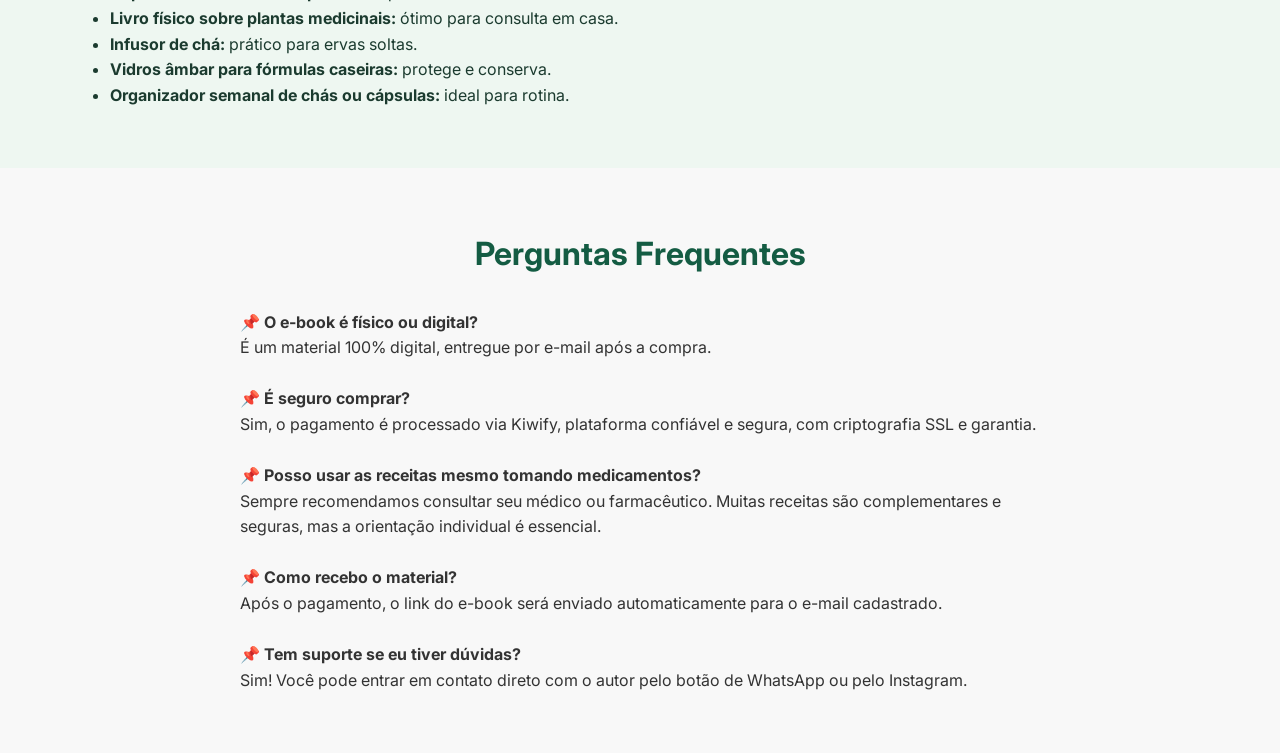
==== commit c3b25fa8: "Update index.html" ====
--- a/index.html
+++ b/index.html
@@ -1,189 +1,3 @@
-
-<!DOCTYPE html>
-<html lang="pt-BR">
-<head>
-  <meta charset="UTF-8" />
-  <meta name="viewport" content="width=device-width, initial-scale=1.0" />
-  <title>Farmácia Natural - Dr. Jônisson Santos</title>
-  <link href="https://fonts.googleapis.com/css2?family=Inter:wght@400;600;700&display=swap" rel="stylesheet">
-  <style>
-    * {
-      margin: 0;
-      padding: 0;
-      box-sizing: border-box;
-    }
-
-    body {
-      font-family: 'Inter', sans-serif;
-      line-height: 1.6;
-      color: #1b3b2f;
-      background-color: #f5f9f4;
-    }
-
-    a {
-      text-decoration: none;
-      color: inherit;
-    }
-
-    header {
-      background-color: #ffffff;
-      border-bottom: 1px solid #e0e0e0;
-      position: fixed;
-      width: 100%;
-      top: 0;
-      z-index: 999;
-    }
-
-    .container {
-      max-width: 1140px;
-      margin: 0 auto;
-      padding: 0 20px;
-    }
-
-    .header-inner {
-      display: flex;
-      justify-content: space-between;
-      align-items: center;
-      height: 70px;
-    }
-
-    .logo {
-      font-weight: 700;
-      font-size: 1.2em;
-      color: #2a7b53;
-    }
-
-    nav ul {
-      list-style: none;
-      display: flex;
-      gap: 20px;
-    }
-
-    nav ul li a {
-      color: #2a7b53;
-      font-weight: 600;
-    }
-
-    .hero {
-      background-color: #eef7f1;
-      padding: 120px 20px 60px;
-      display: flex;
-      flex-direction: column;
-      align-items: center;
-      text-align: center;
-    }
-
-    .hero img {
-      max-width: 300px;
-      margin-bottom: 20px;
-    }
-
-    .hero h1 {
-      font-size: 2.4em;
-      color: #145c43;
-      margin-bottom: 10px;
-    }
-
-    .hero p {
-      font-size: 1.2em;
-      max-width: 700px;
-      margin-bottom: 20px;
-    }
-
-    .cta-button {
-      background-color: #2a7b53;
-      color: white;
-      padding: 14px 28px;
-      border-radius: 6px;
-      font-size: 1.1em;
-      font-weight: bold;
-      margin-top: 10px;
-    }
-
-    .section {
-      padding: 60px 20px;
-    }
-
-    .about {
-      display: flex;
-      flex-direction: column;
-      align-items: center;
-      text-align: center;
-    }
-
-    .about img {
-      max-width: 180px;
-      border-radius: 100px;
-      margin-bottom: 20px;
-    }
-
-    .about h2 {
-      font-size: 1.8em;
-      color: #145c43;
-      margin-bottom: 10px;
-    }
-
-    .about p {
-      max-width: 800px;
-      font-size: 1.05em;
-      color: #333;
-    }
-
-    @media (max-width: 768px) {
-      .header-inner {
-        flex-direction: column;
-        height: auto;
-        padding: 10px 0;
-      }
-
-      nav ul {
-        flex-direction: column;
-        gap: 10px;
-        margin-top: 10px;
-      }
-
-      .hero {
-        padding: 100px 20px 40px;
-      }
-    }
-  </style>
-</head>
-<body>
-
-  <!-- HEADER -->
-  <header>
-    <div class="container header-inner">
-      <div class="logo">Dr. Jônisson Santos</div>
-      <nav>
-        <ul>
-          <li><a href="#inicio">Início</a></li>
-          <li><a href="#ebook">Meu Ebook</a></li>
-          <li><a href="#produtos">Recomendações</a></li>
-          <li><a href="#sobre">Sobre</a></li>
-          <li><a href="#contato">Fale Comigo</a></li>
-        </ul>
-      </nav>
-    </div>
-  </header>
-
-  <!-- HERO -->
-  <section class="hero" id="inicio">
-    <img src="mockup-triplo.jpg" alt="Mockup do Ebook">
-    <h1>Transforme sua saúde com soluções naturais</h1>
-    <p>Receba agora mesmo o e-book que vai revolucionar sua forma de cuidar do corpo e da mente com orientações 100% profissionais e seguras.</p>
-    <a href="https://pay.kiwify.com.br/LjBDPKb" class="cta-button">Quero cuidar da minha saúde naturalmente</a>
-  </section>
-
-  <!-- SOBRE O AUTOR -->
-  <section class="section about" id="sobre">
-    <img src="foto-oficial.jpg" alt="Foto do Dr. Jônisson Santos">
-    <h2>Sobre o Dr. Jônisson Santos</h2>
-    <p>
-      Farmacêutico (CRF-PR 42499), pós-graduado em Farmácia Clínica e Hospitalar, habilitado em vacinação e apaixonado por saúde natural. 
-      Após anos de experiência em drogarias e no atendimento direto ao público, compreendeu que muitos procuram alternativas mais seguras e naturais para o cuidado com a saúde. 
-      Por isso, criou este projeto para ensinar de forma simples, prática e com respaldo científico como cada pessoa pode montar sua própria farmácia natural em casa.
-    </p>
-  </section>
 <!DOCTYPE html>
 <html lang="pt-BR">
 <head>
@@ -427,64 +241,54 @@
       <!-- Categoria: Energia Natural -->
       <div style="margin-bottom: 40px;">
         <h3 style="color: #2a7b53; font-size: 1.5em;">Energizantes Naturais</h3>
-        <ul style="marg
-  <!-- EBOOK -->
-  <section class="section" id="ebook" style="background-color: #ffffff; text-align: center;">
-    <h2 style="font-size: 2em; color: #145c43; margin-bottom: 20px;">Conheça o Ebook Farmácia Natural</h2>
-    <img src="capa-ebook.jpg" alt="Capa do Ebook" style="max-width: 280px; border-radius: 12px; margin-bottom: 20px;">
-    <p style="max-width: 700px; margin: auto; font-size: 1.1em; color: #333;">Este guia completo reúne soluções naturais e científicas para cuidar da sua saúde de forma prática, segura e eficaz — direto de um profissional da saúde.</p>
-    <ul style="list-style: none; margin: 30px auto 20px; padding: 0; max-width: 700px; text-align: left; font-size: 1em; color: #333;">
-      <li>✔️ Aprenda a usar plantas medicinais, óleos essenciais e técnicas de autocuidado</li>
-      <li>✔️ Diminua o uso excessivo de remédios convencionais</li>
-      <li>✔️ Tenha sempre à mão soluções naturais acessíveis</li>
-      <li>✔️ Conte com a orientação de um farmacêutico experiente</li>
-    </ul>
-    <a href="https://pay.kiwify.com.br/LjBDPKb" class="cta-button" style="margin-top: 20px;">Adquirir agora por apenas R$ 47</a>
-    <p style="font-size: 0.9em; color: #777; margin-top: 10px;">Garantia de 7 dias | Suporte via WhatsApp | Material 100% Digital</p>
-  </section>
-
-  <!-- PRODUTOS RECOMENDADOS -->
-  <section class="section" id="produtos" style="background-color: #eef7f1;">
-    <div class="container">
-      <h2 style="text-align: center; font-size: 2em; color: #145c43; margin-bottom: 40px;">Produtos que Recomendo como Farmacêutico</h2>
-
-      <!-- Categoria: Sono e Relaxamento -->
-      <div style="margin-bottom: 40px;">
-        <h3 style="color: #2a7b53; font-size: 1.5em;">Sono e Relaxamento Natural</h3>
-        <ul style="margin-top: 10px; margin-left: 20px;">
-          <li><strong>Chá de camomila:</strong> ideal para noites tranquilas.</li>
-          <li><strong>Chá de melissa, passiflora ou valeriana:</strong> calmantes naturais suaves.</li>
-          <li><strong>Difusor de aromas + óleos essenciais:</strong> lavanda e laranja-doce são os favoritos.</li>
-          <li><strong>Máscara para dormir com aroma:</strong> relaxa e bloqueia a luz.</li>
-          <li><strong>Spray calmante para travesseiro:</strong> sensação de conforto instantânea.</li>
-        </ul>
-      </div>
-
-      <!-- Categoria: Imunidade -->
-      <div style="margin-bottom: 40px;">
-        <h3 style="color: #2a7b53; font-size: 1.5em;">Imunidade e Resfriados</h3>
-        <ul style="margin-top: 10px; margin-left: 20px;">
-          <li><strong>Própolis verde:</strong> poderoso antiviral e antibacteriano natural.</li>
-          <li><strong>Xarope natural:</strong> guaco, mel e própolis.</li>
-          <li><strong>Pastilhas de gengibre com mel:</strong> alívio rápido da garganta.</li>
-          <li><strong>Vitamina C + zinco:</strong> fortalecem a imunidade.</li>
-          <li><strong>Inalador portátil:</strong> útil para descongestionar naturalmente.</li>
-        </ul>
-      </div>
-
-      <!-- Categoria: Digestão -->
-      <div style="margin-bottom: 40px;">
-        <h3 style="color: #2a7b53; font-size: 1.5em;">Má Digestão e Gastrite</h3>
-        <ul style="margin-top: 10px; margin-left: 20px;">
-          <li><strong>Chá de espinheira-santa ou hortelã:</strong> alívio natural da gastrite.</li>
-          <li><strong>Cápsulas naturais com boldo e alcachofra:</strong> estimulam o fígado e digestão.</li>
-          <li><strong>Argila branca comestível:</strong> combate azia e refluxo.</li>
-          <li><strong>Kit de chás digestivos:</strong> como erva-doce, gengibre, hortelã.</li>
-        </ul>
-      </div>
-
-      <!-- Categoria: Energia Natural -->
-      <div style="margin-bottom: 40px;">
-        <h3 style="color: #2a7b53; font-size: 1.5em;">Energizantes Naturais</h3>
-        <ul style="marg
-
+        <ul style="margin-top: 10px; margin-left: 20px;">
+          <li><strong>Guaraná em pó orgânico:</strong> energia sem agitação.</li>
+          <li><strong>Chá verde ou matchá premium:</strong> estimula o metabolismo.</li>
+          <li><strong>Cápsulas de ginseng ou maca peruana:</strong> mais vigor no dia a dia.</li>
+          <li><strong>Mix de nuts com cacau e gengibre:</strong> snack saudável e energizante.</li>
+          <li><strong>Suplemento com cogumelos adaptógenos:</strong> como cordyceps e reishi.</li>
+        </ul>
+      </div>
+
+      <!-- Categoria: Pele e Cabelos -->
+      <div style="margin-bottom: 40px;">
+        <h3 style="color: #2a7b53; font-size: 1.5em;">Cuidados com Pele e Cabelos</h3>
+        <ul style="margin-top: 10px; margin-left: 20px;">
+          <li><strong>Óleo de coco prensado a frio:</strong> hidratação e cicatrização natural.</li>
+          <li><strong>Argila verde e branca:</strong> máscaras faciais terapêuticas.</li>
+          <li><strong>Sabonete de barbatimão ou aroeira:</strong> limpeza profunda.</li>
+          <li><strong>Shampoo natural sem sulfato:</strong> menos agressivo para o couro cabeludo.</li>
+          <li><strong>Óleo de rícino vegetal:</strong> fortalecimento dos fios.</li>
+        </ul>
+      </div>
+
+      <!-- Categoria: Uso Geral -->
+      <div>
+        <h3 style="color: #2a7b53; font-size: 1.5em;">Favoritos do Dia a Dia</h3>
+        <ul style="margin-top: 10px; margin-left: 20px;">
+          <li><strong>Cápsulas multiextrato de plantas:</strong> equilíbrio diário.</li>
+          <li><strong>Livro físico sobre plantas medicinais:</strong> ótimo para consulta em casa.</li>
+          <li><strong>Infusor de chá:</strong> prático para ervas soltas.</li>
+          <li><strong>Vidros âmbar para fórmulas caseiras:</strong> protege e conserva.</li>
+          <li><strong>Organizador semanal de chás ou cápsulas:</strong> ideal para rotina.</li>
+        </ul>
+      </div>
+    </div>
+  </section>
+<section class="section" id="faq" style="background-color: #f8f8f8;">
+  <div class="container">
+    <h2 style="text-align: center; font-size: 2em; color: #145c43; margin-bottom: 30px;">Perguntas Frequentes</h2>
+    
+    <div style="max-width: 800px; margin: auto; font-size: 1em; color: #333;">
+      <p><strong>📌 O e-book é físico ou digital?</strong><br>É um material 100% digital, entregue por e-mail após a compra.</p><br>
+      
+      <p><strong>📌 É seguro comprar?</strong><br>Sim, o pagamento é processado via Kiwify, plataforma confiável e segura, com criptografia SSL e garantia.</p><br>
+
+      <p><strong>📌 Posso usar as receitas mesmo tomando medicamentos?</strong><br>Sempre recomendamos consultar seu médico ou farmacêutico. Muitas receitas são complementares e seguras, mas a orientação individual é essencial.</p><br>
+      
+      <p><strong>📌 Como recebo o material?</strong><br>Após o pagamento, o link do e-book será enviado automaticamente para o e-mail cadastrado.</p><br>
+
+      <p><strong>📌 Tem suporte se eu tiver dúvidas?</strong><br>Sim! Você pode entrar em contato direto com o autor pelo botão de WhatsApp ou pelo Instagram.</p>
+    </div>
+  </div>
+</section>
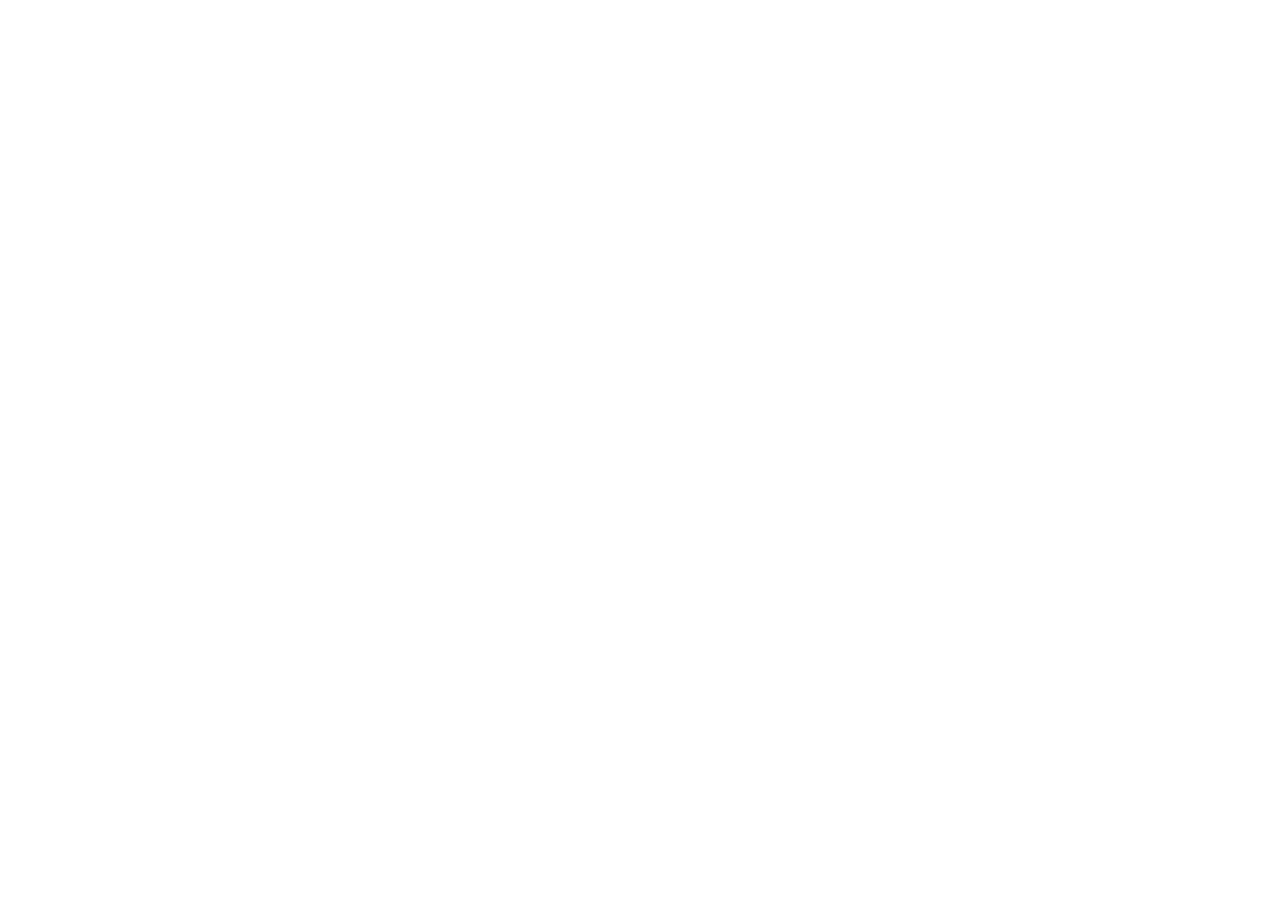
==== commit 36801193: "Add files via upload" ====
--- a/index.html
+++ b/index.html
@@ -1,294 +1,24 @@
+
 <!DOCTYPE html>
-<html lang="pt-BR">
+<html lang="pt-br">
 <head>
-  <meta charset="UTF-8" />
-  <meta name="viewport" content="width=device-width, initial-scale=1.0" />
-  <title>Farmácia Natural - Dr. Jônisson Santos</title>
-  <link href="https://fonts.googleapis.com/css2?family=Inter:wght@400;600;700&display=swap" rel="stylesheet">
-  <style>
-    * {
-      margin: 0;
-      padding: 0;
-      box-sizing: border-box;
-    }
-
-    body {
-      font-family: 'Inter', sans-serif;
-      line-height: 1.6;
-      color: #1b3b2f;
-      background-color: #f5f9f4;
-    }
-
-    a {
-      text-decoration: none;
-      color: inherit;
-    }
-
-    header {
-      background-color: #ffffff;
-      border-bottom: 1px solid #e0e0e0;
-      position: fixed;
-      width: 100%;
-      top: 0;
-      z-index: 999;
-    }
-
-    .container {
-      max-width: 1140px;
-      margin: 0 auto;
-      padding: 0 20px;
-    }
-
-    .header-inner {
-      display: flex;
-      justify-content: space-between;
-      align-items: center;
-      height: 70px;
-    }
-
-    .logo {
-      font-weight: 700;
-      font-size: 1.2em;
-      color: #2a7b53;
-    }
-
-    nav ul {
-      list-style: none;
-      display: flex;
-      gap: 20px;
-    }
-
-    nav ul li a {
-      color: #2a7b53;
-      font-weight: 600;
-    }
-
-    .hero {
-      background-color: #eef7f1;
-      padding: 120px 20px 60px;
-      display: flex;
-      flex-direction: column;
-      align-items: center;
-      text-align: center;
-    }
-
-    .hero img {
-      max-width: 300px;
-      margin-bottom: 20px;
-    }
-
-    .hero h1 {
-      font-size: 2.4em;
-      color: #145c43;
-      margin-bottom: 10px;
-    }
-
-    .hero p {
-      font-size: 1.2em;
-      max-width: 700px;
-      margin-bottom: 20px;
-    }
-
-    .cta-button {
-      background-color: #2a7b53;
-      color: white;
-      padding: 14px 28px;
-      border-radius: 6px;
-      font-size: 1.1em;
-      font-weight: bold;
-      margin-top: 10px;
-    }
-
-    .section {
-      padding: 60px 20px;
-    }
-
-    .about {
-      display: flex;
-      flex-direction: column;
-      align-items: center;
-      text-align: center;
-    }
-
-    .about img {
-      max-width: 180px;
-      border-radius: 100px;
-      margin-bottom: 20px;
-    }
-
-    .about h2 {
-      font-size: 1.8em;
-      color: #145c43;
-      margin-bottom: 10px;
-    }
-
-    .about p {
-      max-width: 800px;
-      font-size: 1.05em;
-      color: #333;
-    }
-
-    @media (max-width: 768px) {
-      .header-inner {
-        flex-direction: column;
-        height: auto;
-        padding: 10px 0;
-      }
-
-      nav ul {
-        flex-direction: column;
-        gap: 10px;
-        margin-top: 10px;
-      }
-
-      .hero {
-        padding: 100px 20px 40px;
-      }
-    }
-  </style>
+    <meta charset="UTF-8">
+    <meta name="viewport" content="width=device-width, initial-scale=1.0">
+    <title>Farmácia Natural | Dr. Jônisson Santos</title>
+    <meta name="description" content="E-book com receitas naturais para ansiedade, insônia, dores, imunidade e mais. Criado por um farmacêutico com experiência real.">
+    <link rel="stylesheet" href="style.css">
+    <link rel="icon" href="favicon.ico">
 </head>
 <body>
-
-  <!-- HEADER -->
-  <header>
-    <div class="container header-inner">
-      <div class="logo">Dr. Jônisson Santos</div>
-      <nav>
-        <ul>
-          <li><a href="#inicio">Início</a></li>
-          <li><a href="#ebook">Meu Ebook</a></li>
-          <li><a href="#produtos">Recomendações</a></li>
-          <li><a href="#sobre">Sobre</a></li>
-          <li><a href="#contato">Fale Comigo</a></li>
-        </ul>
-      </nav>
-    </div>
-  </header>
-
-  <!-- HERO -->
-  <section class="hero" id="inicio">
-    <img src="mockup-triplo.jpg" alt="Mockup do Ebook">
-    <h1>Transforme sua saúde com soluções naturais</h1>
-    <p>Receba agora mesmo o e-book que vai revolucionar sua forma de cuidar do corpo e da mente com orientações 100% profissionais e seguras.</p>
-    <a href="https://pay.kiwify.com.br/LjBDPKb" class="cta-button">Quero cuidar da minha saúde naturalmente</a>
-  </section>
-
-  <!-- SOBRE O AUTOR -->
-  <section class="section about" id="sobre">
-    <img src="foto-oficial.jpg" alt="Foto do Dr. Jônisson Santos">
-    <h2>Sobre o Dr. Jônisson Santos</h2>
-    <p>
-      Farmacêutico (CRF-PR 42499), pós-graduado em Farmácia Clínica e Hospitalar, habilitado em vacinação e apaixonado por saúde natural. 
-      Após anos de experiência em drogarias e no atendimento direto ao público, compreendeu que muitos procuram alternativas mais seguras e naturais para o cuidado com a saúde. 
-      Por isso, criou este projeto para ensinar de forma simples, prática e com respaldo científico como cada pessoa pode montar sua própria farmácia natural em casa.
-    </p>
-  </section>
-  <!-- EBOOK -->
-  <section class="section" id="ebook" style="background-color: #ffffff; text-align: center;">
-    <h2 style="font-size: 2em; color: #145c43; margin-bottom: 20px;">Conheça o Ebook Farmácia Natural</h2>
-    <img src="capa-ebook.jpg" alt="Capa do Ebook" style="max-width: 280px; border-radius: 12px; margin-bottom: 20px;">
-    <p style="max-width: 700px; margin: auto; font-size: 1.1em; color: #333;">Este guia completo reúne soluções naturais e científicas para cuidar da sua saúde de forma prática, segura e eficaz — direto de um profissional da saúde.</p>
-    <ul style="list-style: none; margin: 30px auto 20px; padding: 0; max-width: 700px; text-align: left; font-size: 1em; color: #333;">
-      <li>✔️ Aprenda a usar plantas medicinais, óleos essenciais e técnicas de autocuidado</li>
-      <li>✔️ Diminua o uso excessivo de remédios convencionais</li>
-      <li>✔️ Tenha sempre à mão soluções naturais acessíveis</li>
-      <li>✔️ Conte com a orientação de um farmacêutico experiente</li>
-    </ul>
-    <a href="https://pay.kiwify.com.br/LjBDPKb" class="cta-button" style="margin-top: 20px;">Adquirir agora por apenas R$ 47</a>
-    <p style="font-size: 0.9em; color: #777; margin-top: 10px;">Garantia de 7 dias | Suporte via WhatsApp | Material 100% Digital</p>
-  </section>
-
-  <!-- PRODUTOS RECOMENDADOS -->
-  <section class="section" id="produtos" style="background-color: #eef7f1;">
-    <div class="container">
-      <h2 style="text-align: center; font-size: 2em; color: #145c43; margin-bottom: 40px;">Produtos que Recomendo como Farmacêutico</h2>
-
-      <!-- Categoria: Sono e Relaxamento -->
-      <div style="margin-bottom: 40px;">
-        <h3 style="color: #2a7b53; font-size: 1.5em;">Sono e Relaxamento Natural</h3>
-        <ul style="margin-top: 10px; margin-left: 20px;">
-          <li><strong>Chá de camomila:</strong> ideal para noites tranquilas.</li>
-          <li><strong>Chá de melissa, passiflora ou valeriana:</strong> calmantes naturais suaves.</li>
-          <li><strong>Difusor de aromas + óleos essenciais:</strong> lavanda e laranja-doce são os favoritos.</li>
-          <li><strong>Máscara para dormir com aroma:</strong> relaxa e bloqueia a luz.</li>
-          <li><strong>Spray calmante para travesseiro:</strong> sensação de conforto instantânea.</li>
-        </ul>
-      </div>
-
-      <!-- Categoria: Imunidade -->
-      <div style="margin-bottom: 40px;">
-        <h3 style="color: #2a7b53; font-size: 1.5em;">Imunidade e Resfriados</h3>
-        <ul style="margin-top: 10px; margin-left: 20px;">
-          <li><strong>Própolis verde:</strong> poderoso antiviral e antibacteriano natural.</li>
-          <li><strong>Xarope natural:</strong> guaco, mel e própolis.</li>
-          <li><strong>Pastilhas de gengibre com mel:</strong> alívio rápido da garganta.</li>
-          <li><strong>Vitamina C + zinco:</strong> fortalecem a imunidade.</li>
-          <li><strong>Inalador portátil:</strong> útil para descongestionar naturalmente.</li>
-        </ul>
-      </div>
-
-      <!-- Categoria: Digestão -->
-      <div style="margin-bottom: 40px;">
-        <h3 style="color: #2a7b53; font-size: 1.5em;">Má Digestão e Gastrite</h3>
-        <ul style="margin-top: 10px; margin-left: 20px;">
-          <li><strong>Chá de espinheira-santa ou hortelã:</strong> alívio natural da gastrite.</li>
-          <li><strong>Cápsulas naturais com boldo e alcachofra:</strong> estimulam o fígado e digestão.</li>
-          <li><strong>Argila branca comestível:</strong> combate azia e refluxo.</li>
-          <li><strong>Kit de chás digestivos:</strong> como erva-doce, gengibre, hortelã.</li>
-        </ul>
-      </div>
-
-      <!-- Categoria: Energia Natural -->
-      <div style="margin-bottom: 40px;">
-        <h3 style="color: #2a7b53; font-size: 1.5em;">Energizantes Naturais</h3>
-        <ul style="margin-top: 10px; margin-left: 20px;">
-          <li><strong>Guaraná em pó orgânico:</strong> energia sem agitação.</li>
-          <li><strong>Chá verde ou matchá premium:</strong> estimula o metabolismo.</li>
-          <li><strong>Cápsulas de ginseng ou maca peruana:</strong> mais vigor no dia a dia.</li>
-          <li><strong>Mix de nuts com cacau e gengibre:</strong> snack saudável e energizante.</li>
-          <li><strong>Suplemento com cogumelos adaptógenos:</strong> como cordyceps e reishi.</li>
-        </ul>
-      </div>
-
-      <!-- Categoria: Pele e Cabelos -->
-      <div style="margin-bottom: 40px;">
-        <h3 style="color: #2a7b53; font-size: 1.5em;">Cuidados com Pele e Cabelos</h3>
-        <ul style="margin-top: 10px; margin-left: 20px;">
-          <li><strong>Óleo de coco prensado a frio:</strong> hidratação e cicatrização natural.</li>
-          <li><strong>Argila verde e branca:</strong> máscaras faciais terapêuticas.</li>
-          <li><strong>Sabonete de barbatimão ou aroeira:</strong> limpeza profunda.</li>
-          <li><strong>Shampoo natural sem sulfato:</strong> menos agressivo para o couro cabeludo.</li>
-          <li><strong>Óleo de rícino vegetal:</strong> fortalecimento dos fios.</li>
-        </ul>
-      </div>
-
-      <!-- Categoria: Uso Geral -->
-      <div>
-        <h3 style="color: #2a7b53; font-size: 1.5em;">Favoritos do Dia a Dia</h3>
-        <ul style="margin-top: 10px; margin-left: 20px;">
-          <li><strong>Cápsulas multiextrato de plantas:</strong> equilíbrio diário.</li>
-          <li><strong>Livro físico sobre plantas medicinais:</strong> ótimo para consulta em casa.</li>
-          <li><strong>Infusor de chá:</strong> prático para ervas soltas.</li>
-          <li><strong>Vidros âmbar para fórmulas caseiras:</strong> protege e conserva.</li>
-          <li><strong>Organizador semanal de chás ou cápsulas:</strong> ideal para rotina.</li>
-        </ul>
-      </div>
-    </div>
-  </section>
-<section class="section" id="faq" style="background-color: #f8f8f8;">
-  <div class="container">
-    <h2 style="text-align: center; font-size: 2em; color: #145c43; margin-bottom: 30px;">Perguntas Frequentes</h2>
-    
-    <div style="max-width: 800px; margin: auto; font-size: 1em; color: #333;">
-      <p><strong>📌 O e-book é físico ou digital?</strong><br>É um material 100% digital, entregue por e-mail após a compra.</p><br>
-      
-      <p><strong>📌 É seguro comprar?</strong><br>Sim, o pagamento é processado via Kiwify, plataforma confiável e segura, com criptografia SSL e garantia.</p><br>
-
-      <p><strong>📌 Posso usar as receitas mesmo tomando medicamentos?</strong><br>Sempre recomendamos consultar seu médico ou farmacêutico. Muitas receitas são complementares e seguras, mas a orientação individual é essencial.</p><br>
-      
-      <p><strong>📌 Como recebo o material?</strong><br>Após o pagamento, o link do e-book será enviado automaticamente para o e-mail cadastrado.</p><br>
-
-      <p><strong>📌 Tem suporte se eu tiver dúvidas?</strong><br>Sim! Você pode entrar em contato direto com o autor pelo botão de WhatsApp ou pelo Instagram.</p>
-    </div>
-  </div>
-</section>
+    <header>
+        <!-- Menu lateral em coluna -->
+    </header>
+    <main>
+        <!-- Seções hero, sobre, benefícios, produtos, FAQ, etc. -->
+    </main>
+    <footer>
+        <!-- Rodapé com redes sociais, Instagram, termos -->
+    </footer>
+    <script src="script.js"></script>
+</body>
+</html>
--- a/style.css
+++ b/style.css
@@ -0,0 +1,8 @@
+
+body {
+    margin: 0;
+    font-family: Arial, sans-serif;
+    background-color: #fff;
+    color: #333;
+}
+/* Adicional: responsividade, layout colunas, etc. */
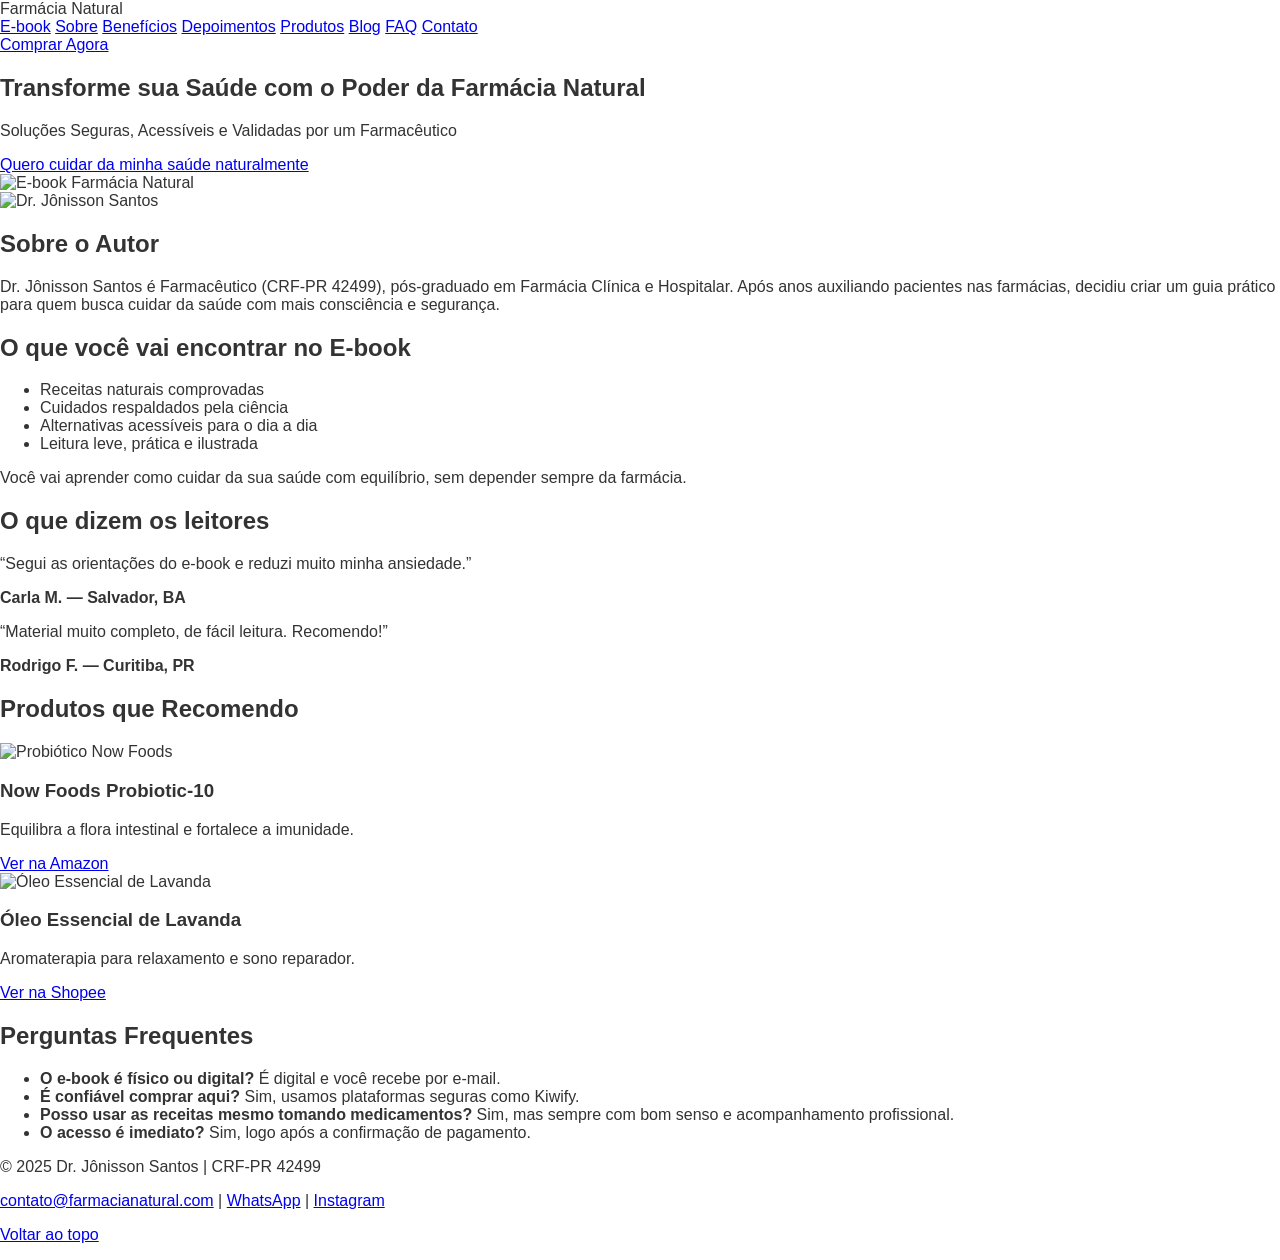
==== commit 691cb440: "Update index.html" ====
--- a/index.html
+++ b/index.html
@@ -1,24 +1,146 @@
-
 <!DOCTYPE html>
 <html lang="pt-br">
 <head>
-    <meta charset="UTF-8">
-    <meta name="viewport" content="width=device-width, initial-scale=1.0">
-    <title>Farmácia Natural | Dr. Jônisson Santos</title>
-    <meta name="description" content="E-book com receitas naturais para ansiedade, insônia, dores, imunidade e mais. Criado por um farmacêutico com experiência real.">
-    <link rel="stylesheet" href="style.css">
-    <link rel="icon" href="favicon.ico">
+  <meta charset="UTF-8">
+  <meta name="viewport" content="width=device-width, initial-scale=1.0">
+  <meta name="description" content="Farmácia Natural: Soluções seguras, práticas e acessíveis para cuidar da sua saúde com apoio profissional.">
+  <meta name="author" content="Dr. Jônisson Santos - Farmacêutico">
+  <title>Farmácia Natural | Dr. Jônisson Santos</title>
+  <link rel="stylesheet" href="style.css">
+  <link rel="preconnect" href="https://fonts.googleapis.com">
+  <link href="https://fonts.googleapis.com/css2?family=Inter:wght@400;600;700&display=swap" rel="stylesheet">
+  <link rel="icon" href="favicon.ico" type="image/x-icon">
 </head>
 <body>
-    <header>
-        <!-- Menu lateral em coluna -->
-    </header>
-    <main>
-        <!-- Seções hero, sobre, benefícios, produtos, FAQ, etc. -->
-    </main>
-    <footer>
-        <!-- Rodapé com redes sociais, Instagram, termos -->
-    </footer>
-    <script src="script.js"></script>
+  <!-- HEADER -->
+  <header class="header">
+    <div class="container header-content">
+      <div class="logo">Farmácia Natural</div>
+      <nav class="nav">
+        <a href="#ebook">E-book</a>
+        <a href="#sobre">Sobre</a>
+        <a href="#beneficios">Benefícios</a>
+        <a href="#depoimentos">Depoimentos</a>
+        <a href="#produtos">Produtos</a>
+        <a href="#blog">Blog</a>
+        <a href="#faq">FAQ</a>
+        <a href="#contato">Contato</a>
+      </nav>
+      <a class="cta" href="#comprar">Comprar Agora</a>
+    </div>
+  </header>
+
+  <!-- HERO SECTION -->
+  <section class="hero" id="ebook">
+    <div class="container hero-content">
+      <div class="hero-text">
+        <h1>Transforme sua Saúde com o Poder da Farmácia Natural</h1>
+        <p>Soluções Seguras, Acessíveis e Validadas por um Farmacêutico</p>
+        <a class="cta" href="#comprar">Quero cuidar da minha saúde naturalmente</a>
+      </div>
+      <div class="hero-image">
+        <img src="mockup-ebook.png" alt="E-book Farmácia Natural">
+      </div>
+    </div>
+  </section>
+
+  <!-- SOBRE O AUTOR -->
+  <section class="sobre" id="sobre">
+    <div class="container sobre-content">
+      <div class="sobre-img">
+        <img src="foto-dr-jonisson.jpg" alt="Dr. Jônisson Santos">
+      </div>
+      <div class="sobre-text">
+        <h2>Sobre o Autor</h2>
+        <p>Dr. Jônisson Santos é Farmacêutico (CRF-PR 42499), pós-graduado em Farmácia Clínica e Hospitalar. Após anos auxiliando pacientes nas farmácias, decidiu criar um guia prático para quem busca cuidar da saúde com mais consciência e segurança.</p>
+      </div>
+    </div>
+  </section>
+
+  <!-- BENEFÍCIOS DO E-BOOK -->
+  <section class="beneficios" id="beneficios">
+    <div class="container">
+      <h2>O que você vai encontrar no E-book</h2>
+      <ul class="benefits-list">
+        <li>Receitas naturais comprovadas</li>
+        <li>Cuidados respaldados pela ciência</li>
+        <li>Alternativas acessíveis para o dia a dia</li>
+        <li>Leitura leve, prática e ilustrada</li>
+      </ul>
+      <p class="depoimento">Você vai aprender como cuidar da sua saúde com equilíbrio, sem depender sempre da farmácia.</p>
+    </div>
+  </section>
+
+  <!-- DEPOIMENTOS -->
+  <section class="depoimentos" id="depoimentos">
+    <div class="container">
+      <h2>O que dizem os leitores</h2>
+      <div class="depoimentos-grid">
+        <div class="depoimento-item">
+          <p>“Segui as orientações do e-book e reduzi muito minha ansiedade.”</p>
+          <strong>Carla M. — Salvador, BA</strong>
+        </div>
+        <div class="depoimento-item">
+          <p>“Material muito completo, de fácil leitura. Recomendo!”</p>
+          <strong>Rodrigo F. — Curitiba, PR</strong>
+        </div>
+      </div>
+    </div>
+  </section>
+
+  <!-- PRODUTOS RECOMENDADOS -->
+  <section class="produtos" id="produtos">
+    <div class="container">
+      <h2>Produtos que Recomendo</h2>
+      <div class="produtos-grid">
+        <div class="produto">
+          <img src="probiotico.jpg" alt="Probiótico Now Foods">
+          <h3>Now Foods Probiotic-10</h3>
+          <p>Equilibra a flora intestinal e fortalece a imunidade.</p>
+          <a href="#" target="_blank">Ver na Amazon</a>
+        </div>
+        <div class="produto">
+          <img src="lavanda.jpg" alt="Óleo Essencial de Lavanda">
+          <h3>Óleo Essencial de Lavanda</h3>
+          <p>Aromaterapia para relaxamento e sono reparador.</p>
+          <a href="#" target="_blank">Ver na Shopee</a>
+        </div>
+      </div>
+    </div>
+  </section>
+
+  <!-- FAQ -->
+  <section class="faq" id="faq">
+    <div class="container">
+      <h2>Perguntas Frequentes</h2>
+      <ul>
+        <li><strong>O e-book é físico ou digital?</strong> É digital e você recebe por e-mail.</li>
+        <li><strong>É confiável comprar aqui?</strong> Sim, usamos plataformas seguras como Kiwify.</li>
+        <li><strong>Posso usar as receitas mesmo tomando medicamentos?</strong> Sim, mas sempre com bom senso e acompanhamento profissional.</li>
+        <li><strong>O acesso é imediato?</strong> Sim, logo após a confirmação de pagamento.</li>
+      </ul>
+    </div>
+  </section>
+
+  <!-- FOOTER -->
+  <footer id="contato">
+    <div class="container footer-content">
+      <p>© 2025 Dr. Jônisson Santos | CRF-PR 42499</p>
+      <p><a href="mailto:contato@farmacianatural.com">contato@farmacianatural.com</a> | <a href="https://wa.me/5571991318546" target="_blank">WhatsApp</a> | <a href="https://instagram.com/dr.jonissonsantos" target="_blank">Instagram</a></p>
+      <p><a href="#top">Voltar ao topo</a></p>
+    </div>
+  </footer>
+
+  <script>
+    // Scroll suave
+    document.querySelectorAll('a[href^="#"]').forEach(anchor => {
+      anchor.addEventListener('click', function(e) {
+        e.preventDefault();
+        document.querySelector(this.getAttribute('href')).scrollIntoView({
+          behavior: 'smooth'
+        });
+      });
+    });
+  </script>
 </body>
 </html>
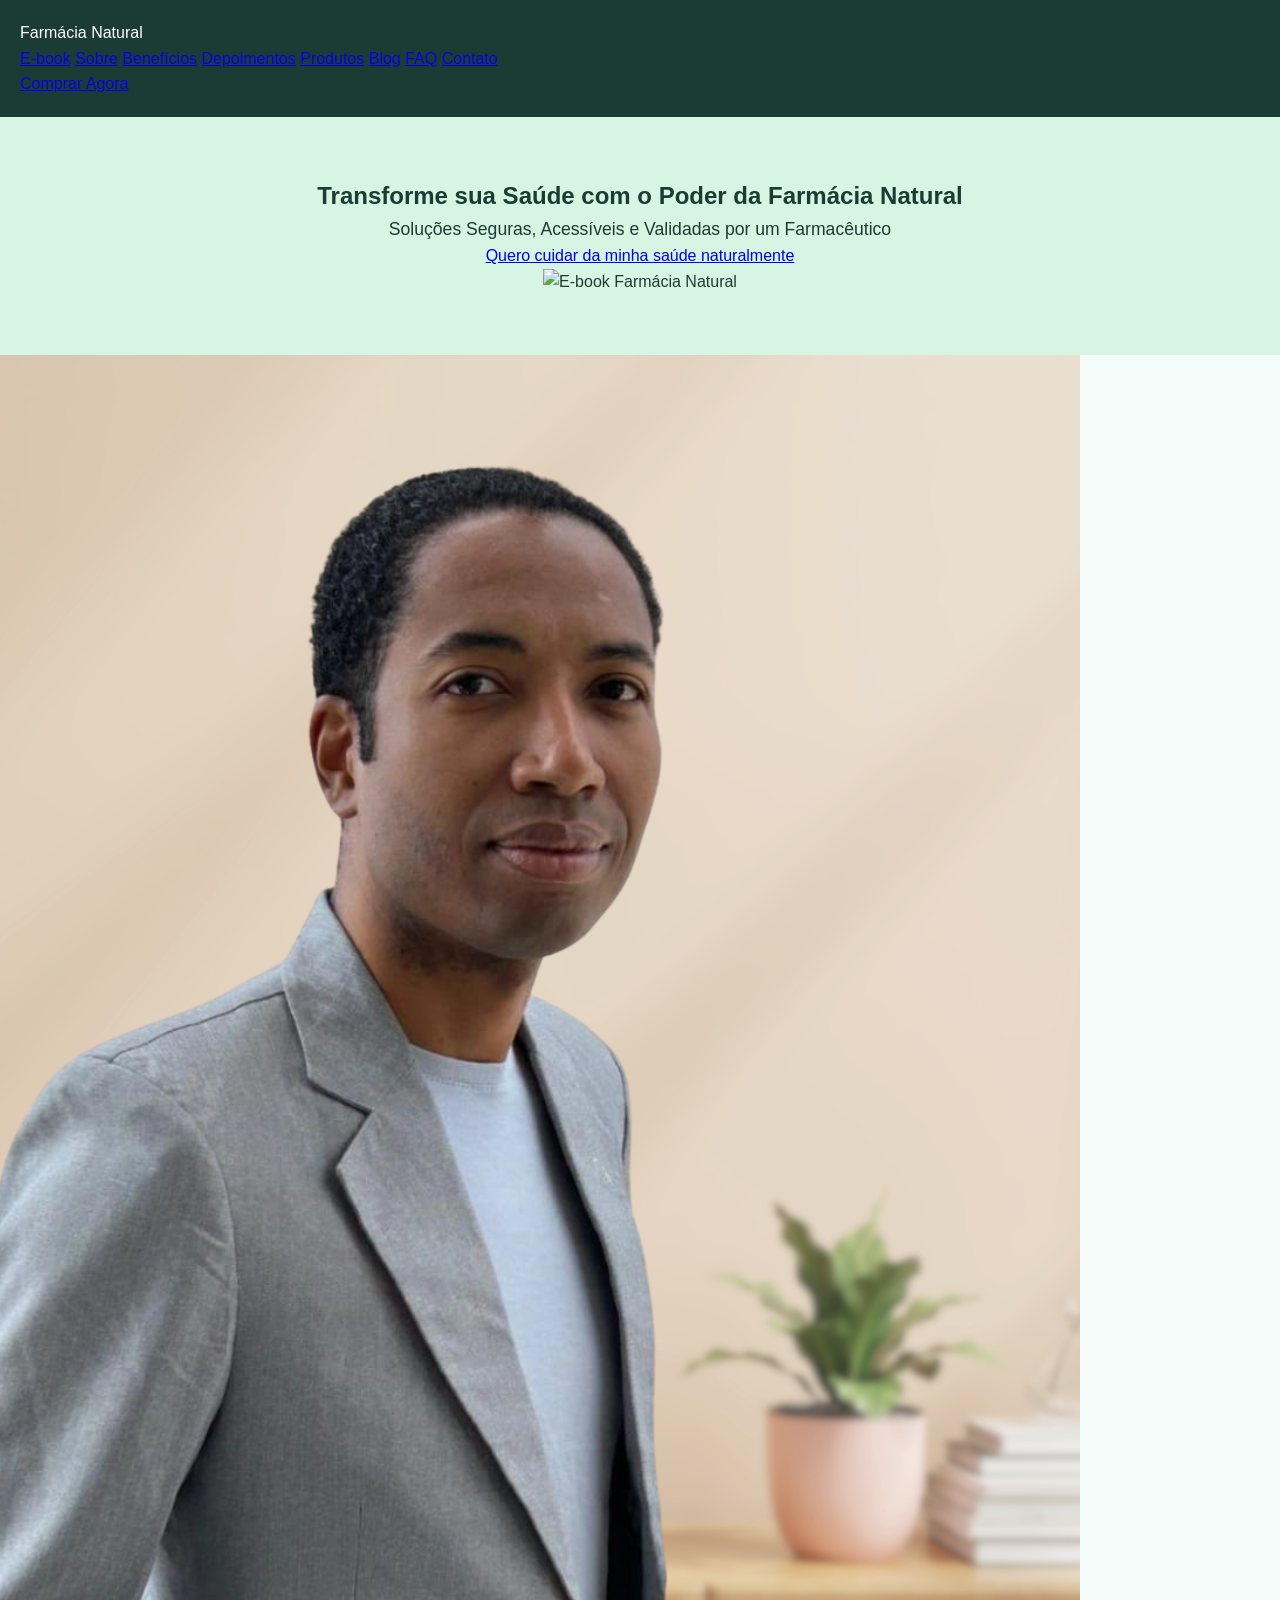
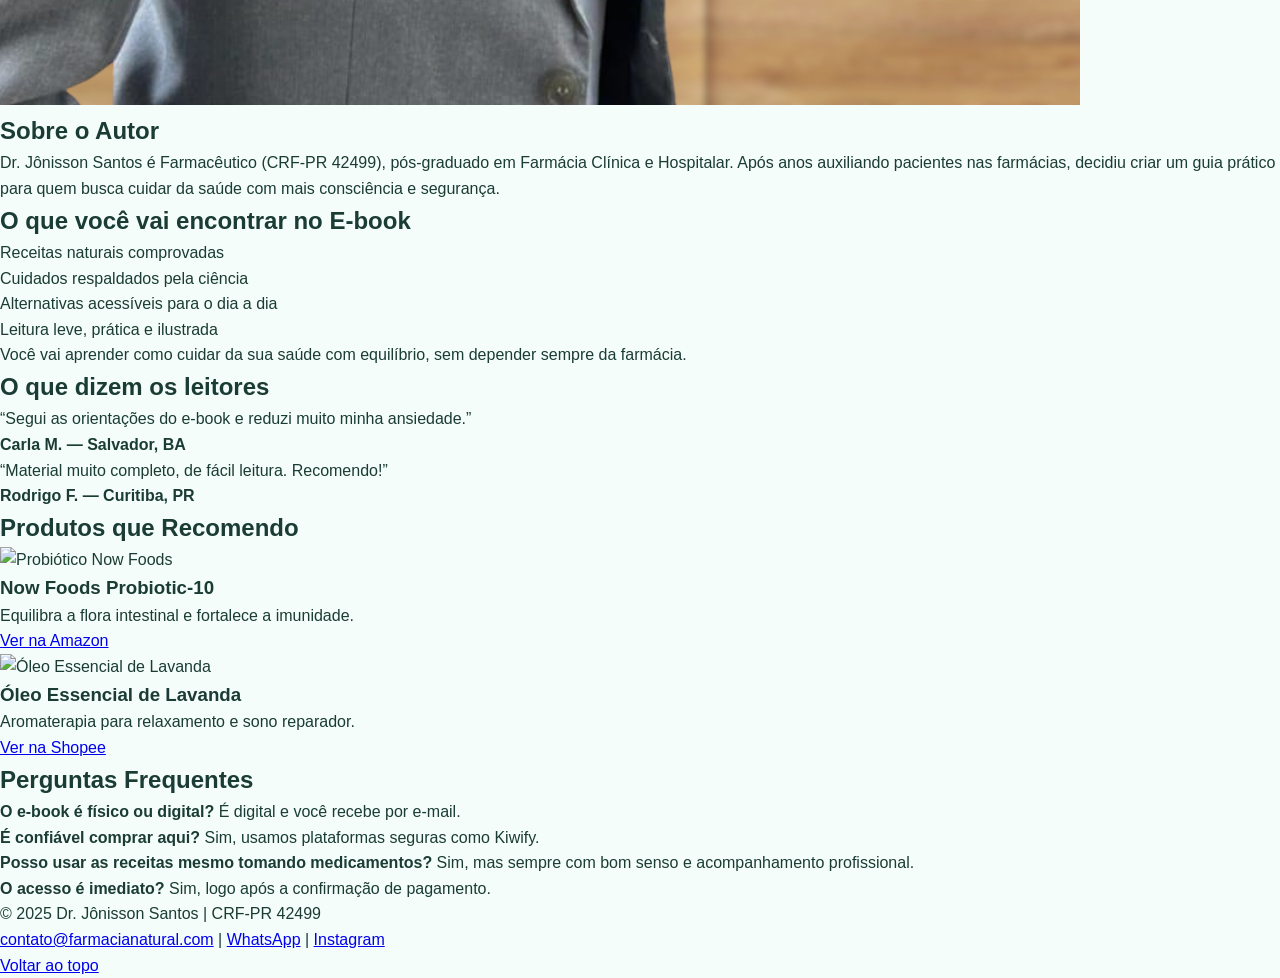
==== commit 7e5516df: "Update index.html" ====
--- a/index.html
+++ b/index.html
@@ -39,7 +39,7 @@
         <a class="cta" href="#comprar">Quero cuidar da minha saúde naturalmente</a>
       </div>
       <div class="hero-image">
-        <img src="mockup-ebook.png" alt="E-book Farmácia Natural">
+        <img src="mockup-ebook.jpg" alt="E-book Farmácia Natural">
       </div>
     </div>
   </section>
@@ -48,7 +48,7 @@
   <section class="sobre" id="sobre">
     <div class="container sobre-content">
       <div class="sobre-img">
-        <img src="foto-dr-jonisson.jpg" alt="Dr. Jônisson Santos">
+        <img src="foto-oficial.jpg" alt="Dr. Jônisson Santos">
       </div>
       <div class="sobre-text">
         <h2>Sobre o Autor</h2>
--- a/style.css
+++ b/style.css
@@ -1,8 +1,112 @@
 
+* {
+  box-sizing: border-box;
+  margin: 0;
+  padding: 0;
+}
 body {
-    margin: 0;
-    font-family: Arial, sans-serif;
-    background-color: #fff;
-    color: #333;
+  font-family: 'Segoe UI', sans-serif;
+  background: #f4fdf9;
+  color: #1a3c34;
+  line-height: 1.6;
 }
-/* Adicional: responsividade, layout colunas, etc. */
+.header {
+  background: #1a3c34;
+  color: white;
+  padding: 20px;
+  position: sticky;
+  top: 0;
+  z-index: 1000;
+}
+.navbar {
+  display: flex;
+  justify-content: space-between;
+  align-items: center;
+}
+.nav-links {
+  display: flex;
+  gap: 20px;
+}
+.nav-links li {
+  list-style: none;
+}
+.nav-links a {
+  color: white;
+  text-decoration: none;
+  font-weight: bold;
+}
+.hero {
+  display: flex;
+  flex-direction: column;
+  align-items: center;
+  padding: 60px 20px;
+  background: #d6f5e3;
+  text-align: center;
+}
+.hero-img {
+  max-width: 250px;
+  margin-bottom: 20px;
+}
+.hero-text h2 {
+  font-size: 2rem;
+  margin-bottom: 10px;
+}
+.hero-text p {
+  font-size: 1.1rem;
+}
+.btn {
+  margin-top: 20px;
+  padding: 12px 24px;
+  background: #1a3c34;
+  color: white;
+  border: none;
+  border-radius: 8px;
+  text-decoration: none;
+}
+.ebook-section, .produtos-section, .sobre-section, .contato-section {
+  padding: 40px 20px;
+  text-align: center;
+}
+.ebook-img {
+  max-width: 400px;
+  margin: 20px 0;
+}
+.btn-buy, .btn-wpp {
+  padding: 10px 20px;
+  background: #1a3c34;
+  color: white;
+  border-radius: 6px;
+  text-decoration: none;
+  display: inline-block;
+  margin-top: 10px;
+}
+.produtos-section .produto {
+  display: inline-block;
+  width: 200px;
+  margin: 15px;
+}
+.produtos-section img {
+  width: 100%;
+  border-radius: 6px;
+}
+.foto-perfil {
+  max-width: 200px;
+  border-radius: 100%;
+  margin-top: 15px;
+}
+.footer {
+  background: #1a3c34;
+  color: white;
+  text-align: center;
+  padding: 20px;
+  margin-top: 30px;
+}
+@media (min-width: 768px) {
+  .hero {
+    flex-direction: row;
+    justify-content: center;
+  }
+  .hero-img {
+    margin-right: 40px;
+  }
+}
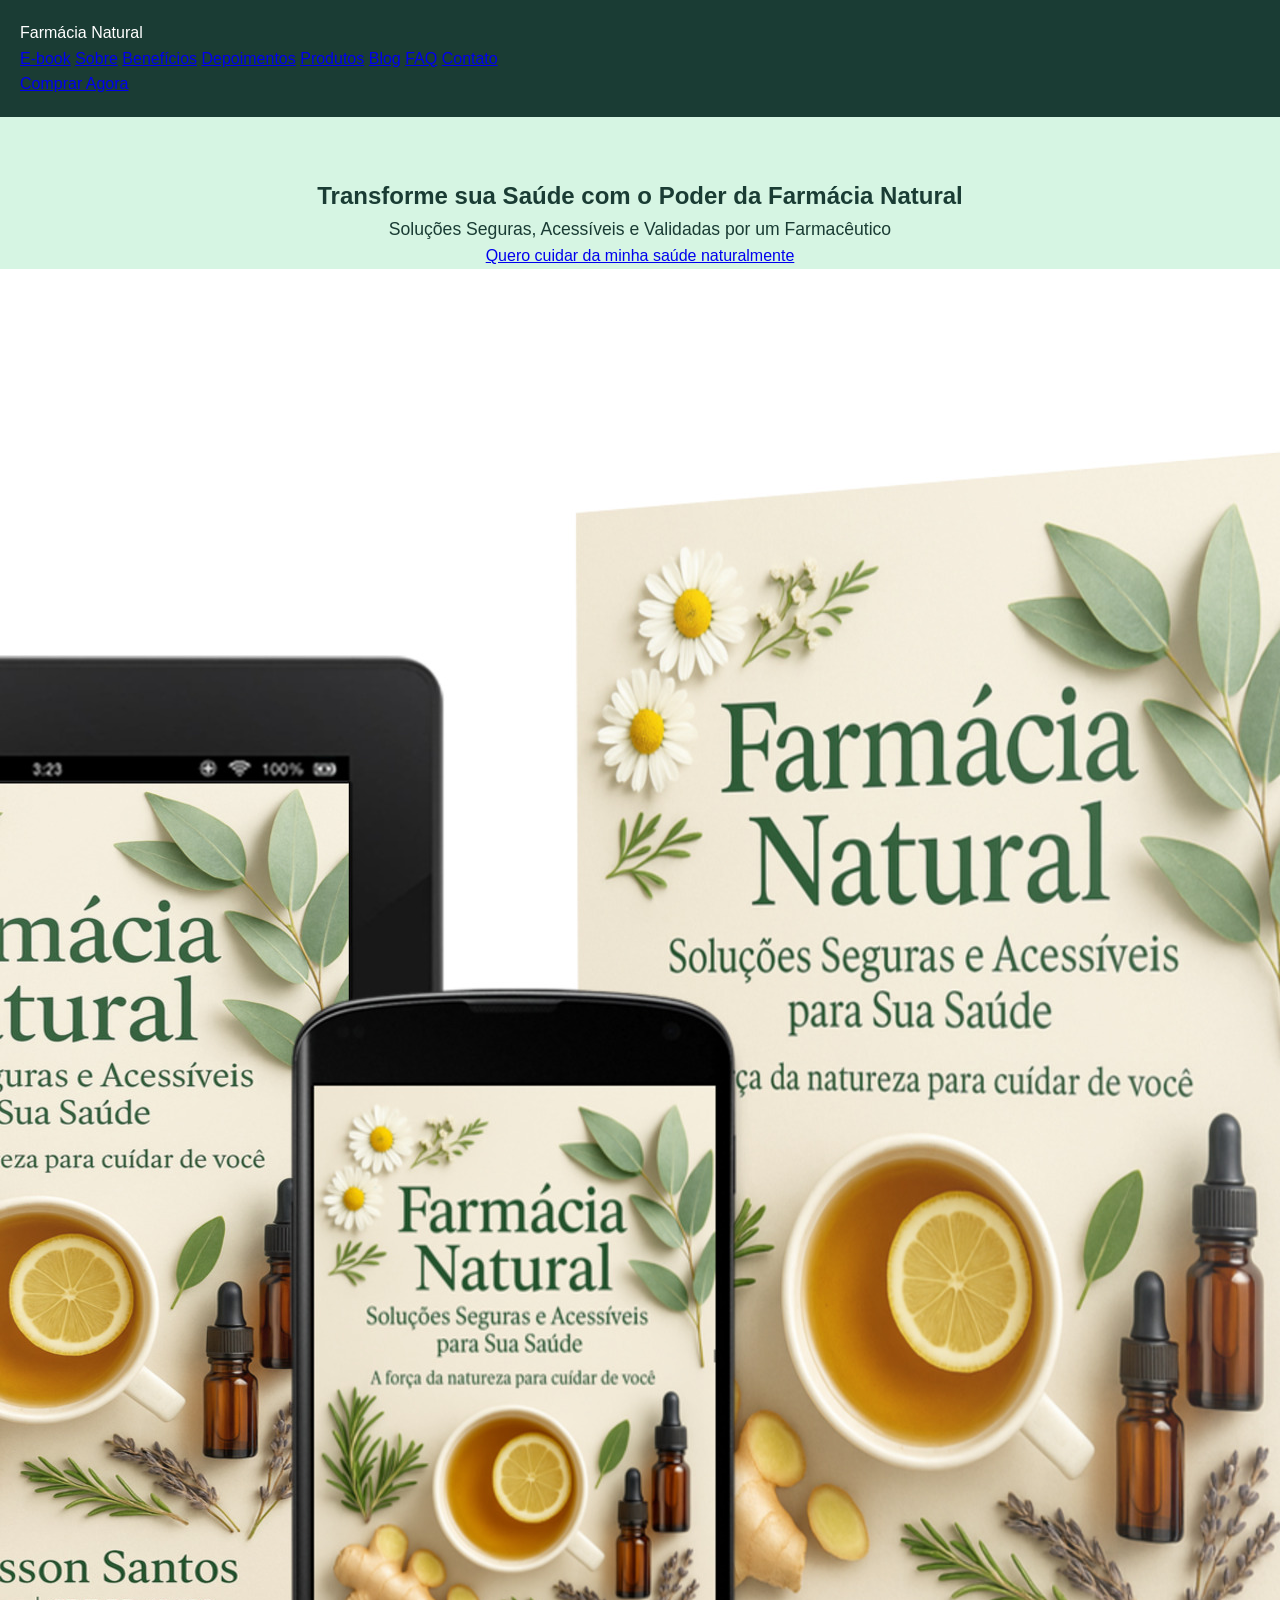
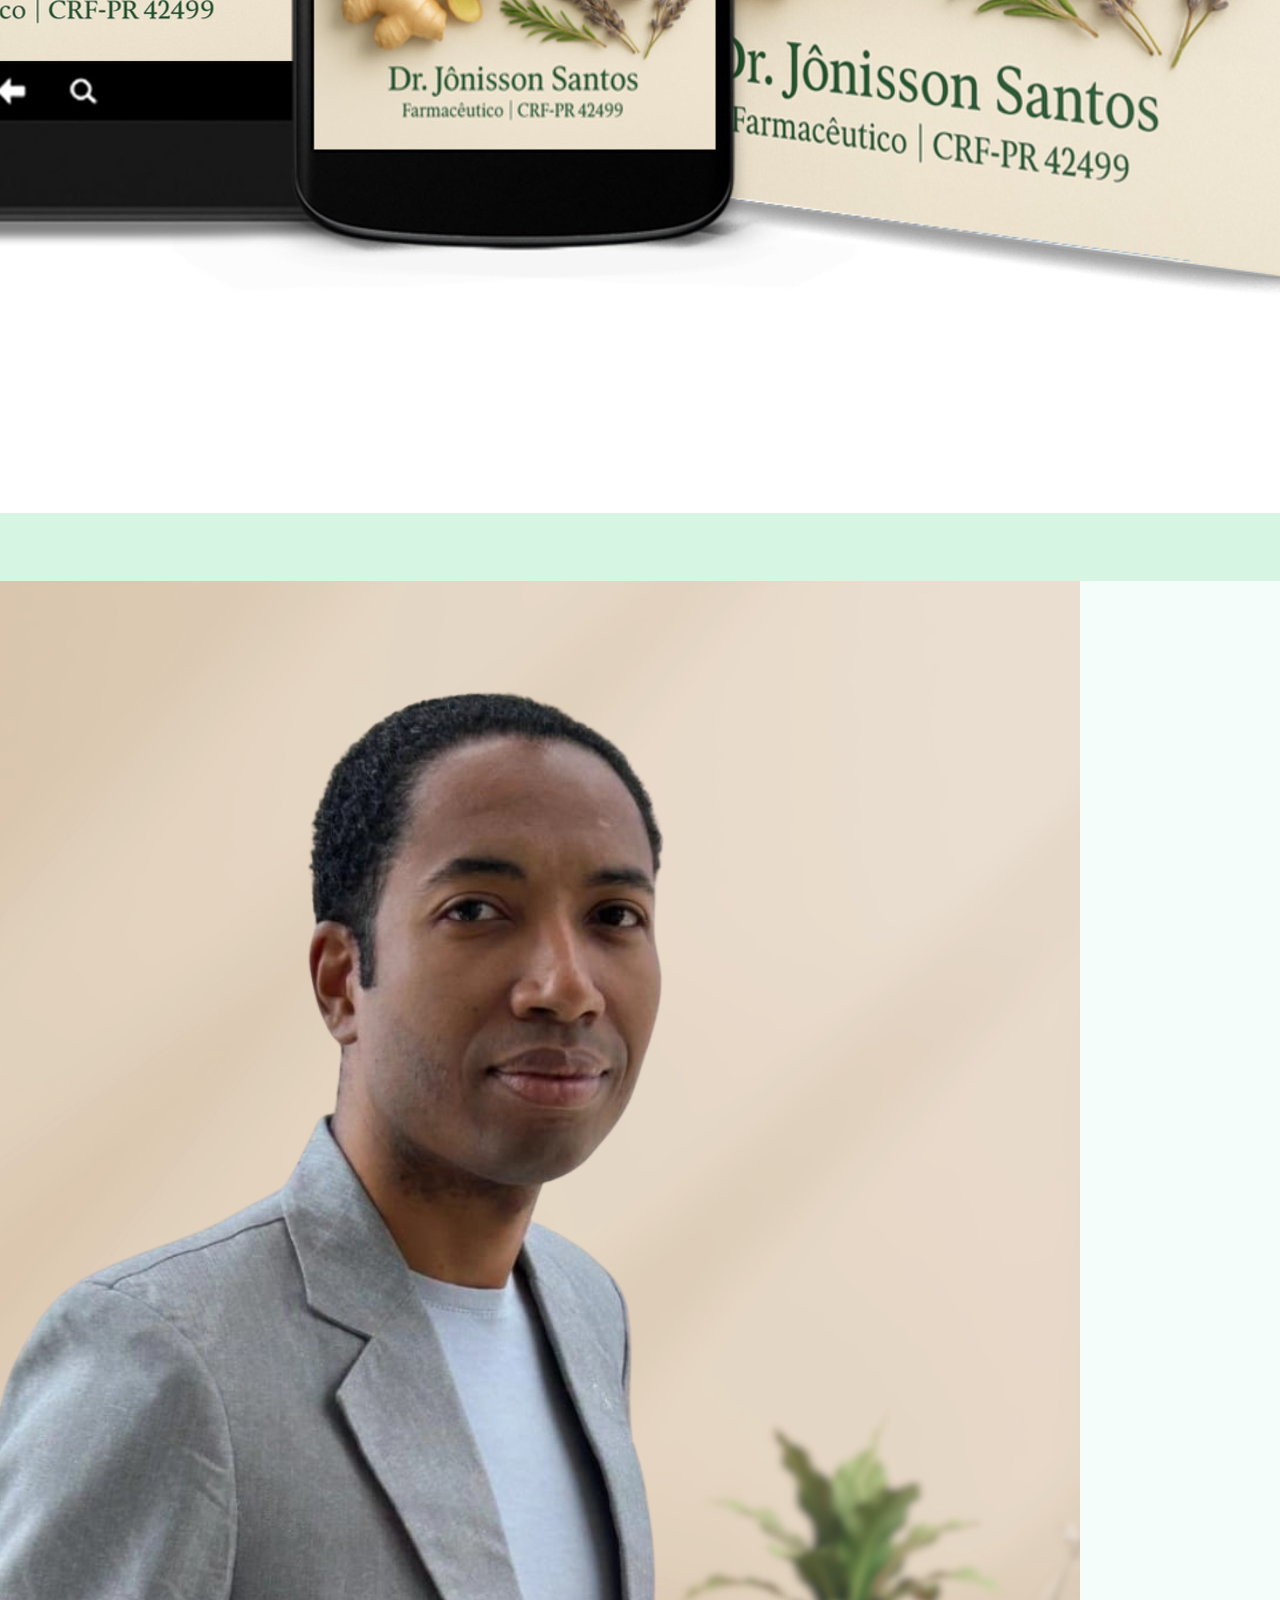
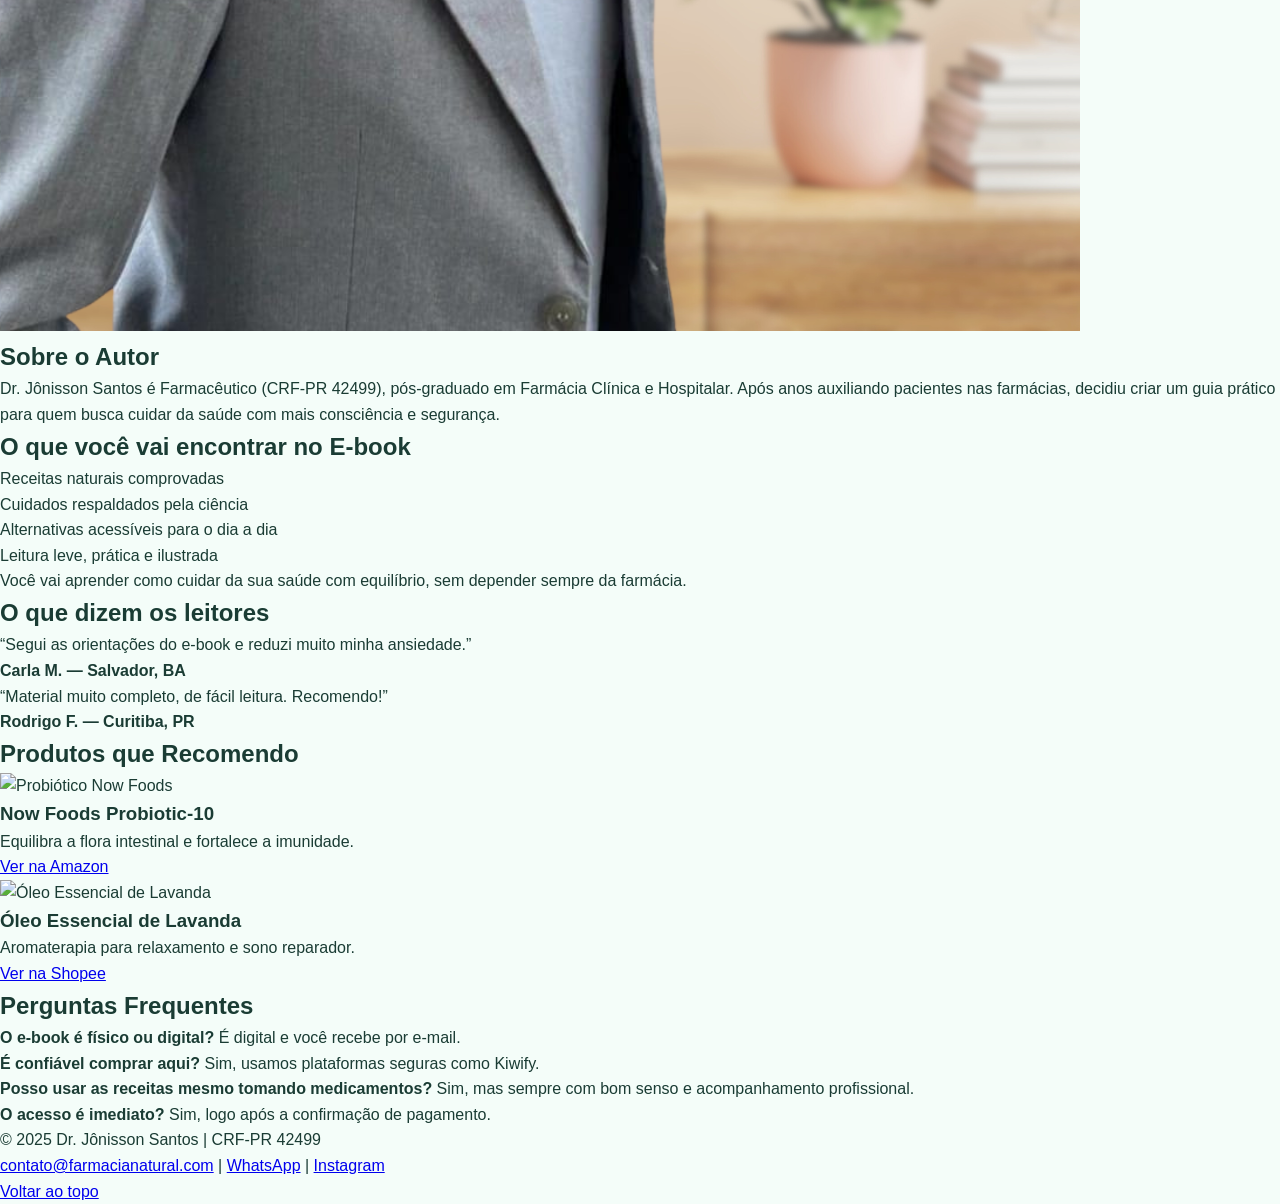
==== commit ce3e04c5: "Update index.html" ====
--- a/index.html
+++ b/index.html
@@ -39,7 +39,7 @@
         <a class="cta" href="#comprar">Quero cuidar da minha saúde naturalmente</a>
       </div>
       <div class="hero-image">
-        <img src="mockup-ebook.jpg" alt="E-book Farmácia Natural">
+        <img src="mockup-triplo.jpg" alt="E-book Farmácia Natural">
       </div>
     </div>
   </section>
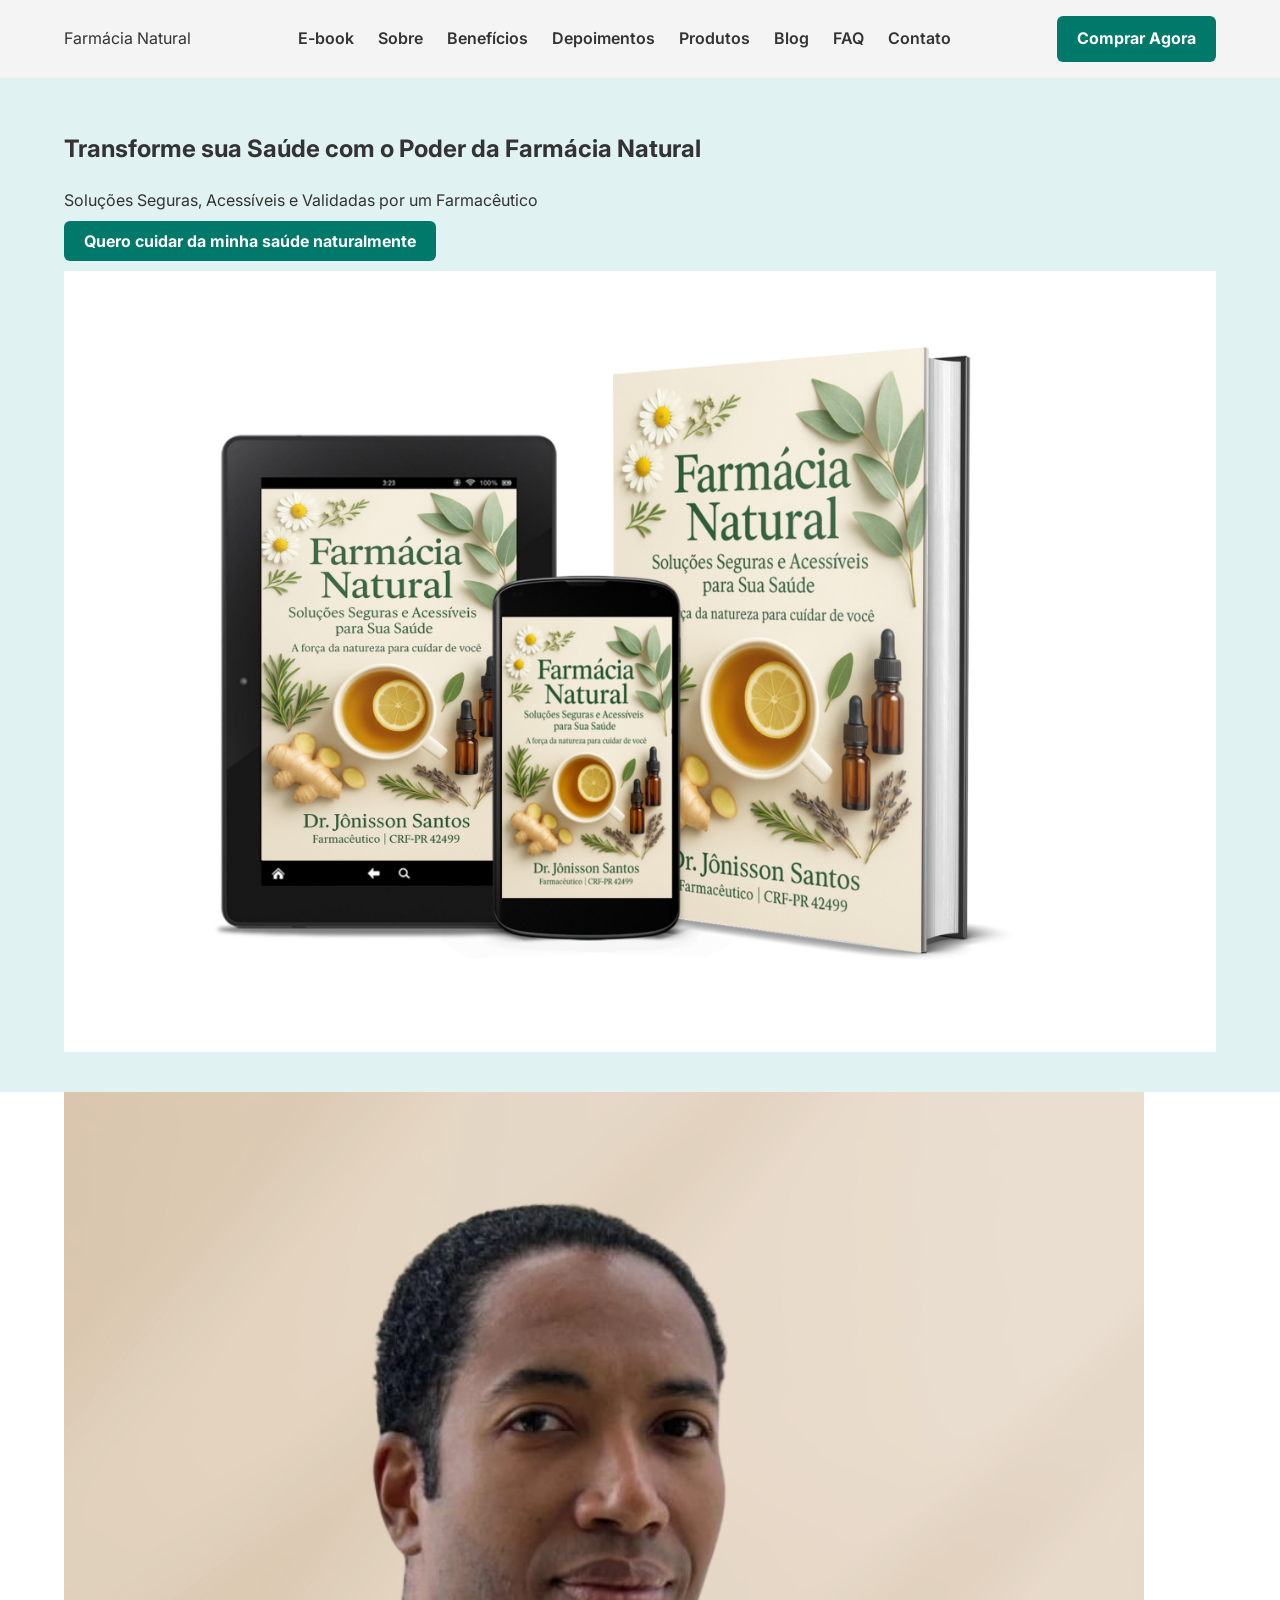
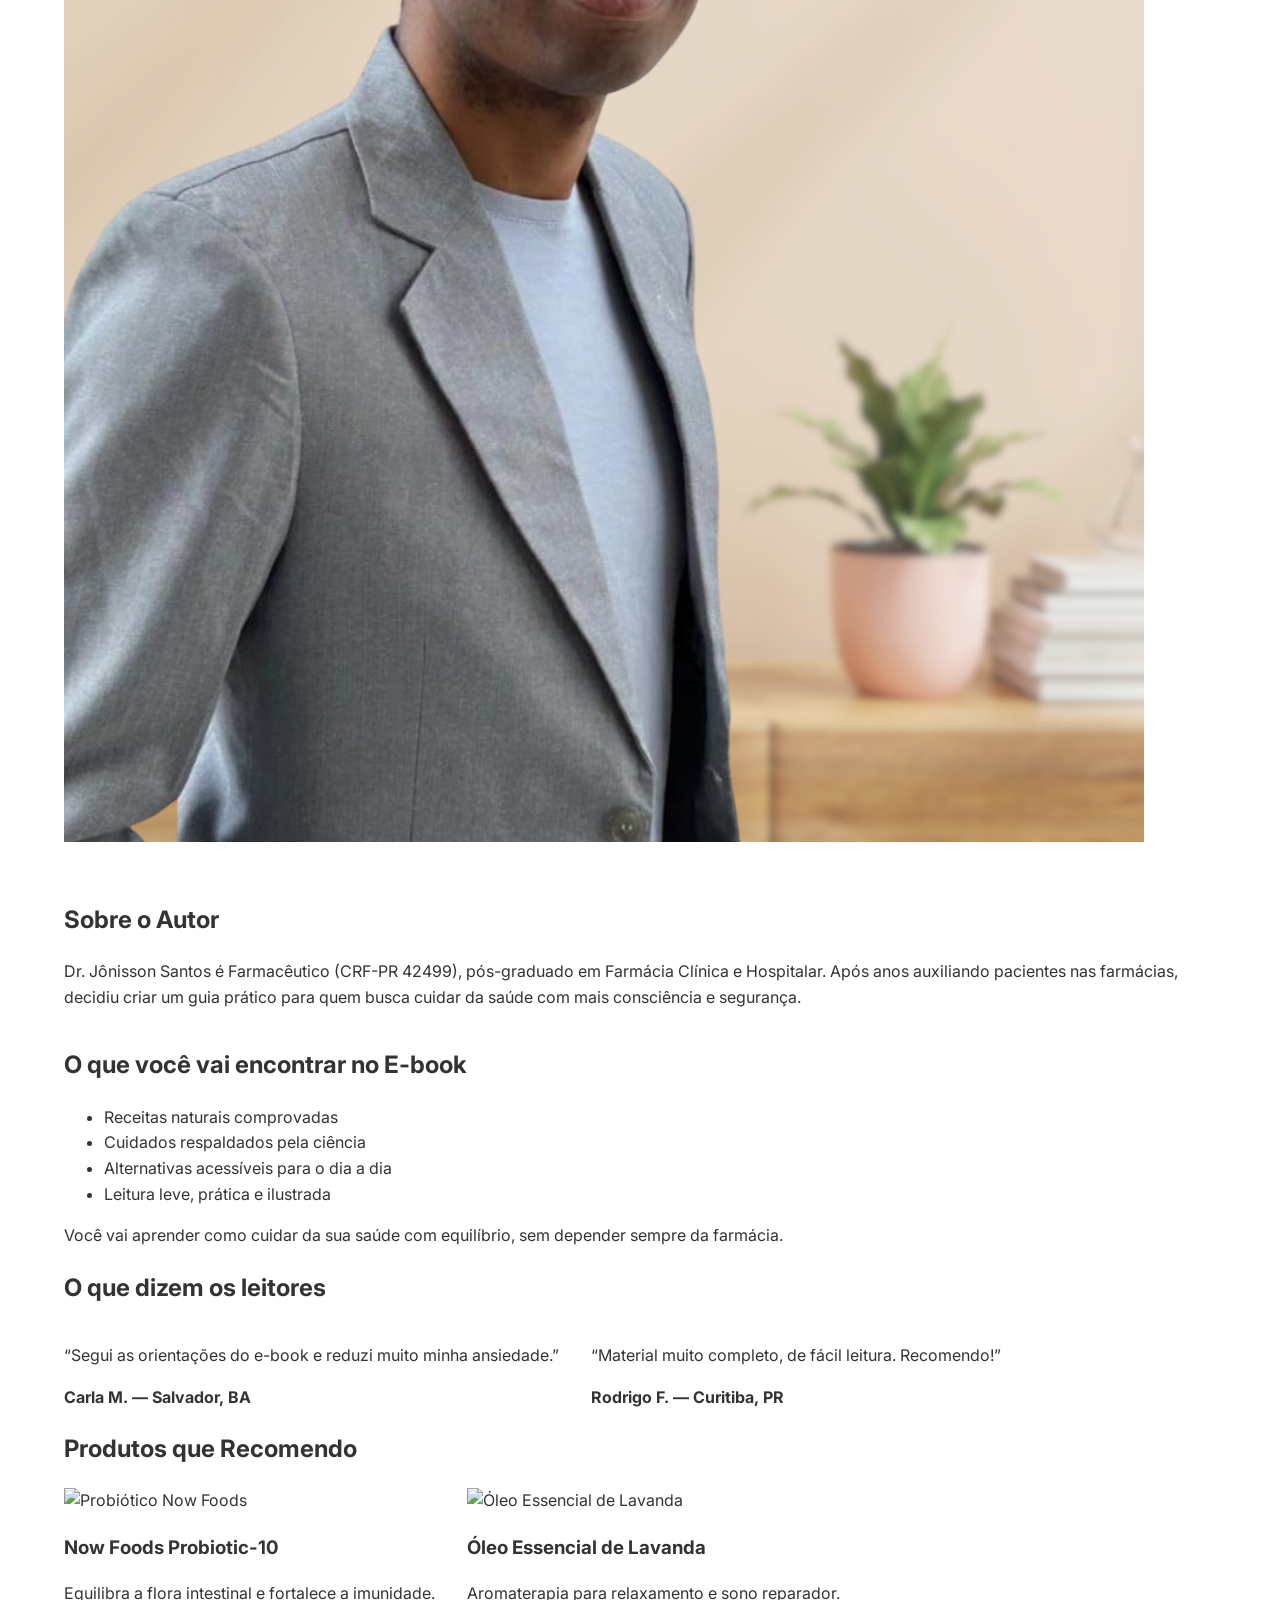
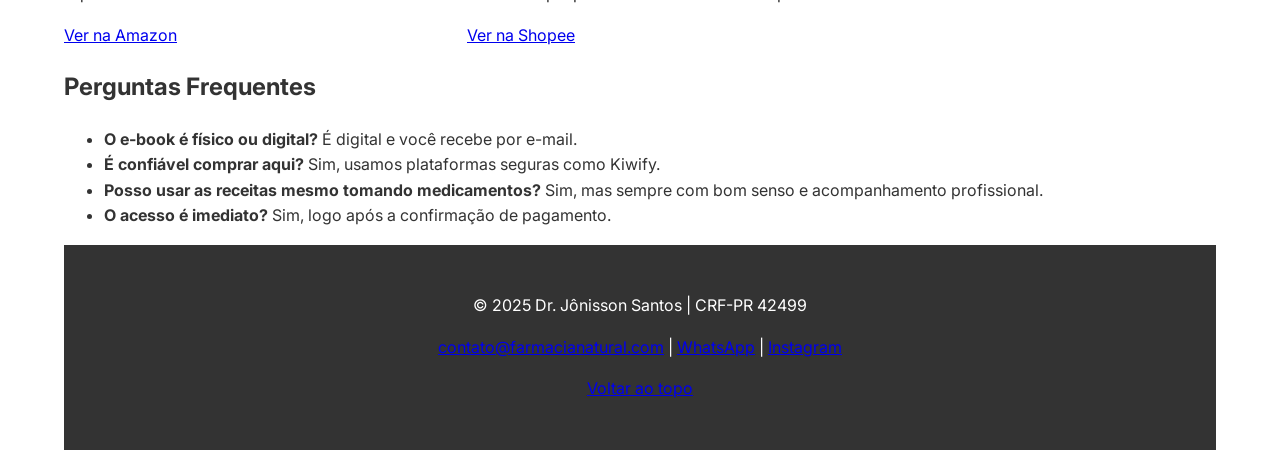
==== commit 6c881227: "Add files via upload" ====
--- a/index.html
+++ b/index.html
@@ -132,7 +132,6 @@
   </footer>
 
   <script>
-    // Scroll suave
     document.querySelectorAll('a[href^="#"]').forEach(anchor => {
       anchor.addEventListener('click', function(e) {
         e.preventDefault();
--- a/style.css
+++ b/style.css
@@ -1,112 +1,99 @@
 
-* {
-  box-sizing: border-box;
+body {
+  font-family: 'Inter', sans-serif;
   margin: 0;
   padding: 0;
+  line-height: 1.6;
+  color: #333;
+  background-color: #fff;
 }
-body {
-  font-family: 'Segoe UI', sans-serif;
-  background: #f4fdf9;
-  color: #1a3c34;
-  line-height: 1.6;
+
+.container {
+  width: 90%;
+  max-width: 1200px;
+  margin: auto;
 }
-.header {
-  background: #1a3c34;
-  color: white;
-  padding: 20px;
+
+header.header {
+  background: #f4f4f4;
+  padding: 1rem 0;
   position: sticky;
   top: 0;
-  z-index: 1000;
+  z-index: 999;
 }
-.navbar {
+
+.header-content {
   display: flex;
   justify-content: space-between;
   align-items: center;
+  flex-wrap: wrap;
 }
-.nav-links {
-  display: flex;
-  gap: 20px;
+
+.nav a {
+  margin: 0 10px;
+  text-decoration: none;
+  color: #333;
+  font-weight: 600;
 }
-.nav-links li {
-  list-style: none;
-}
-.nav-links a {
+
+.cta {
+  background-color: #00796b;
   color: white;
+  padding: 10px 20px;
+  border-radius: 6px;
   text-decoration: none;
   font-weight: bold;
 }
+
 .hero {
+  background: #e0f2f1;
+  padding: 2rem 0;
+  display: flex;
+  align-items: center;
+  justify-content: space-between;
+  flex-wrap: wrap;
+}
+
+.hero-content {
   display: flex;
   flex-direction: column;
+  gap: 1rem;
+}
+
+.hero-image img {
+  max-width: 100%;
+  height: auto;
+}
+
+.sobre-content,
+.produtos-grid,
+.depoimentos-grid {
+  display: flex;
+  flex-wrap: wrap;
+  gap: 2rem;
   align-items: center;
-  padding: 60px 20px;
-  background: #d6f5e3;
-  text-align: center;
 }
-.hero-img {
-  max-width: 250px;
-  margin-bottom: 20px;
+
+.sobre-img img,
+.produto img {
+  max-width: 100%;
+  height: auto;
 }
-.hero-text h2 {
-  font-size: 2rem;
-  margin-bottom: 10px;
-}
-.hero-text p {
-  font-size: 1.1rem;
-}
-.btn {
-  margin-top: 20px;
-  padding: 12px 24px;
-  background: #1a3c34;
-  color: white;
-  border: none;
-  border-radius: 8px;
-  text-decoration: none;
-}
-.ebook-section, .produtos-section, .sobre-section, .contato-section {
-  padding: 40px 20px;
-  text-align: center;
-}
-.ebook-img {
-  max-width: 400px;
-  margin: 20px 0;
-}
-.btn-buy, .btn-wpp {
-  padding: 10px 20px;
-  background: #1a3c34;
-  color: white;
-  border-radius: 6px;
-  text-decoration: none;
-  display: inline-block;
-  margin-top: 10px;
-}
-.produtos-section .produto {
-  display: inline-block;
-  width: 200px;
-  margin: 15px;
-}
-.produtos-section img {
-  width: 100%;
-  border-radius: 6px;
-}
-.foto-perfil {
-  max-width: 200px;
-  border-radius: 100%;
-  margin-top: 15px;
-}
-.footer {
-  background: #1a3c34;
+
+.footer-content {
+  background: #333;
   color: white;
   text-align: center;
-  padding: 20px;
-  margin-top: 30px;
+  padding: 2rem 0;
 }
-@media (min-width: 768px) {
-  .hero {
-    flex-direction: row;
-    justify-content: center;
+
+@media (max-width: 768px) {
+  .header-content, .hero, .sobre-content {
+    flex-direction: column;
+    text-align: center;
   }
-  .hero-img {
-    margin-right: 40px;
+
+  .nav {
+    margin-top: 1rem;
   }
 }
